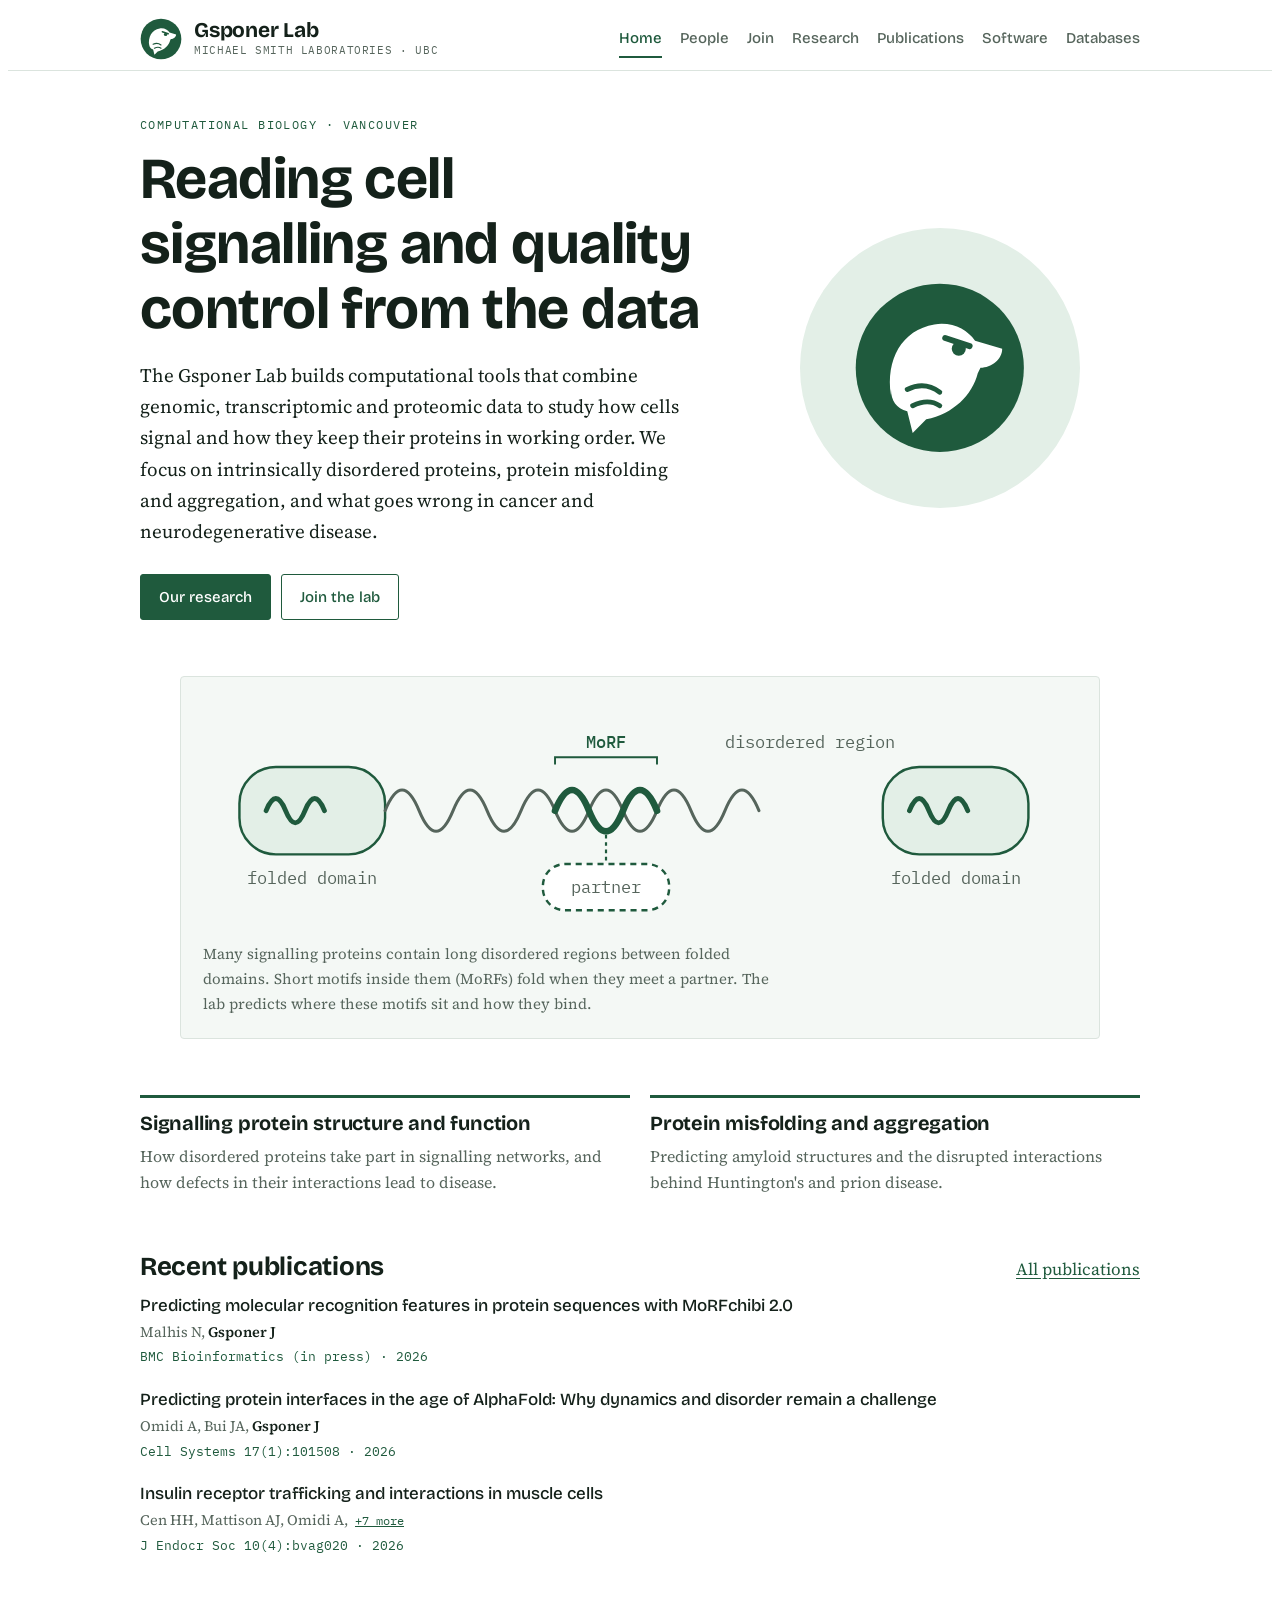
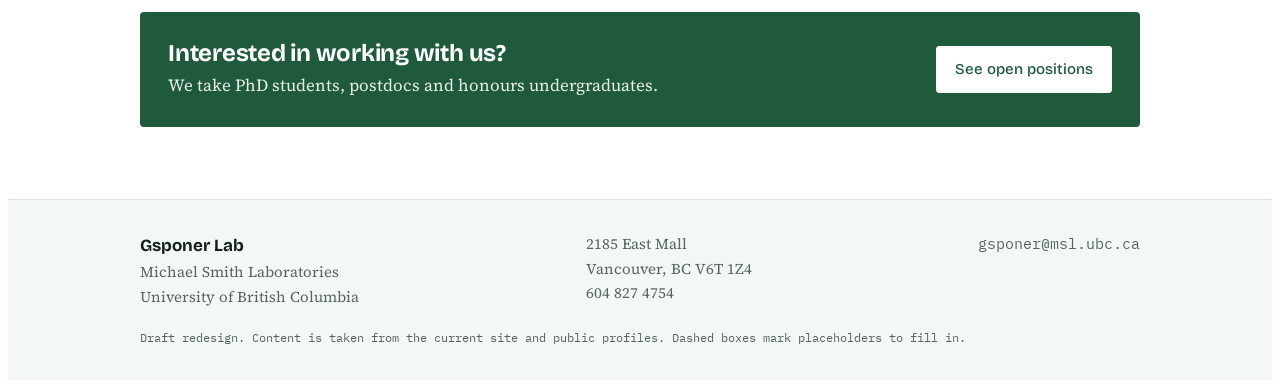
==== index.html @ 90f7c081 "Initial draft of redesigned lab website Co-Authored-By: Claude Sonnet 5.5 <noreply@anthropic.com>" ====
<!doctype html>
<html lang="en">
<head>
<meta charset="utf-8">
<meta name="viewport" content="width=device-width, initial-scale=1">
<title>Gsponer Lab</title>
<meta name="description" content="The Gsponer Lab at the Michael Smith Laboratories, University of British Columbia.">
<link rel="preconnect" href="https://fonts.googleapis.com">
<link rel="preconnect" href="https://fonts.gstatic.com" crossorigin>
<link rel="stylesheet" href="https://fonts.googleapis.com/css2?family=Bricolage+Grotesque:opsz,wght@12..96,500;12..96,700&family=IBM+Plex+Mono:wght@400;500&family=Source+Serif+4:ital,opsz,wght@0,8..60,400;0,8..60,600;1,8..60,400&display=swap">
<link rel="stylesheet" href="css/style.css">
</head>
<body>
<svg width="0" height="0" style="position:absolute" aria-hidden="true">
  <symbol id="logo" viewBox="0 0 64 64">
    <circle cx="32" cy="32" r="31" fill="var(--accent)"/>
    <path fill="#fff" d="M14 42C12 29 18 18 30 16c7-1 12 2 15 6l10 3c0 4-4 7-8 7l-1 2c-2 8-9 15-19 17l-5 5-2-8c-4-1-6-4-6-8z"/>
    <path fill="none" stroke="var(--accent)" stroke-width="1.8" stroke-linecap="round" d="M20 40c4-2 8-2 12 1M22 46c4-2 7-2 10 0"/>
    <circle cx="39" cy="25" r="2.6" fill="var(--accent)"/>
    <path stroke="var(--accent)" stroke-width="2.2" stroke-linecap="round" d="M34 21l9 3"/>
  </symbol>
</svg>

<header class="top">
  <div class="wrap">
    <a class="brand" href="#home" aria-label="Gsponer Lab home">
      <svg><use href="#logo"/></svg>
      <span><b>Gsponer Lab</b><small>MICHAEL SMITH LABORATORIES · UBC</small></span>
    </a>
    <nav id="nav" aria-label="Main">
      <a href="#home">Home</a>
      <a href="#people">People</a>
      <a href="#join">Join</a>
      <a href="#research">Research</a>
      <a href="#publications">Publications</a>
      <a href="#software">Software</a>
      <a href="#databases">Databases</a>
    </nav>
  </div>
</header>

<div class="fx" aria-hidden="false">
  <div class="eagle" aria-hidden="true">
    <svg viewBox="0 0 220 130">
      <g class="wing" style="animation-delay:.12s"><path d="M104 54C92 26 70 10 40 6c16 14 20 26 24 38 8-4 16-2 20 4 8-4 16 0 24 6z" fill="var(--eagle-wing2)" stroke="var(--eagle-line)" stroke-width="1.5" stroke-linejoin="round"/></g>
      <path d="M78 58L34 48l-4 12 4 12 44-4z" fill="#fff" stroke="var(--eagle-line)" stroke-width="1.5" stroke-linejoin="round"/>
      <ellipse cx="112" cy="62" rx="40" ry="16" fill="var(--eagle-body)" stroke="var(--eagle-line)" stroke-width="1.5"/>
      <path d="M104 76l-4 16M122 76l2 16" stroke="#e8b22e" stroke-width="3.2" stroke-linecap="round"/>
      <path d="M80 102q8-20 16 0t16 0t16 0t16 0t14 -2" fill="none" stroke="var(--accent)" stroke-width="9" stroke-linecap="round" stroke-linejoin="round"/>
      <path d="M80 102q8-20 16 0t16 0t16 0t16 0t14 -2" fill="none" stroke="#fff" stroke-opacity=".35" stroke-width="2.5" stroke-linecap="round" stroke-linejoin="round" transform="translate(0,-2)"/>
      <circle cx="80" cy="102" r="5.5" fill="var(--accent)"/><circle cx="174" cy="100" r="5.5" fill="var(--accent)"/>
      <path d="M138 62c6-4 10-8 12-14" stroke="var(--eagle-line)" stroke-width="0" fill="none"/>
      <circle cx="152" cy="50" r="15" fill="#fff" stroke="var(--eagle-line)" stroke-width="1.5"/>
      <path d="M163 46l20 8c-2 7-11 9-17 6l-2-5z" fill="#f2b632" stroke="var(--eagle-line)" stroke-width="1.5" stroke-linejoin="round"/>
      <circle cx="158" cy="47" r="3" fill="#222"/>
      <path d="M152 41l11 4" stroke="#222" stroke-width="2.6" stroke-linecap="round"/>
      <g class="wing"><path d="M112 56C100 26 78 8 46 4c16 14 20 26 24 38 8-4 16-2 20 4 8-4 18 0 26 8z" fill="var(--eagle-wing)" stroke="var(--eagle-line)" stroke-width="1.5" stroke-linejoin="round"/></g>
    </svg>
  </div>
  <button class="peek" id="peek" type="button" aria-label="Someone is waving from the edge of the page. Click to find them.">
    <svg viewBox="0 0 80 90">
      <defs><clipPath id="shirt"><path d="M8 90C8 68 24 60 40 60s32 8 32 30z"/></clipPath></defs>
      <path d="M8 90C8 68 24 60 40 60s32 8 32 30z" fill="#fff"/>
      <g clip-path="url(#shirt)" fill="#d63b2f"><rect x="0" y="63" width="80" height="5"/><rect x="0" y="73" width="80" height="5"/><rect x="0" y="83" width="80" height="7"/></g>
      <path d="M8 90C8 68 24 60 40 60s32 8 32 30" fill="none" stroke="#2a2a2a" stroke-width="1.6"/>
      <g class="arm"><path d="M16 74C10 68 8 60 12 52" fill="none" stroke="#d63b2f" stroke-width="7" stroke-linecap="round"/><circle cx="12" cy="49" r="5.5" fill="#f2c9a0" stroke="#2a2a2a" stroke-width="1.4"/></g>
      <circle cx="42" cy="41" r="18" fill="#f2c9a0" stroke="#2a2a2a" stroke-width="1.6"/>
      <path d="M24 38C24 16 60 16 60 38z" fill="#d63b2f" stroke="#2a2a2a" stroke-width="1.6"/>
      <path d="M24 31h36v5H24z" fill="#fff" stroke="#2a2a2a" stroke-width="1.2"/>
      <circle cx="42" cy="13" r="5" fill="#fff" stroke="#2a2a2a" stroke-width="1.4"/>
      <circle cx="35" cy="44" r="5" fill="none" stroke="#2a2a2a" stroke-width="1.6"/><circle cx="49" cy="44" r="5" fill="none" stroke="#2a2a2a" stroke-width="1.6"/><path d="M40 44h4" stroke="#2a2a2a" stroke-width="1.6"/>
      <path d="M36 53q6 5 12 0" fill="none" stroke="#2a2a2a" stroke-width="1.6" stroke-linecap="round"/>
    </svg>
  </button>
  <div class="found" id="found" role="status">You found him.</div>
</div>

<main class="wrap">

<!-- HOME -->
<section data-page="home">
  <div class="hero">
    <div>
      <div class="eyebrow">Computational biology · Vancouver</div>
      <h1>Reading cell signalling and quality control from the data</h1>
      <p class="lead">The Gsponer Lab builds computational tools that combine genomic, transcriptomic and proteomic data to study how cells signal and how they keep their proteins in working order. We focus on intrinsically disordered proteins, protein misfolding and aggregation, and what goes wrong in cancer and neurodegenerative disease.</p>
      <div class="btn-row"><a class="btn" href="#research">Our research</a><a class="btn ghost" href="#join">Join the lab</a></div>
    </div>
    <div class="hero-mark"><svg><use href="#logo"/></svg></div>
  </div>

  <figure class="figure">
    <div class="scroll">
      <svg viewBox="0 0 720 190" role="img" aria-label="Diagram of a protein with two folded domains joined by a disordered region, with a short binding motif folding onto a partner protein">
        <rect x="30" y="56" width="120" height="72" rx="30" fill="var(--accent-soft)" stroke="var(--accent)" stroke-width="2"/>
        <path d="M52 92q8-20 16 0t16 0t16 0" fill="none" stroke="var(--accent)" stroke-width="4" stroke-linecap="round"/>
        <rect x="560" y="56" width="120" height="72" rx="30" fill="var(--accent-soft)" stroke="var(--accent)" stroke-width="2"/>
        <path d="M582 92q8-20 16 0t16 0t16 0" fill="none" stroke="var(--accent)" stroke-width="4" stroke-linecap="round"/>
        <path d="M150 92q14-34 28 0t28 0t28 0t28 0t28 0t28 0t28 0t28 0t28 0t28 0t28 0" fill="none" stroke="var(--muted)" stroke-width="2.5" stroke-linecap="round"/>
        <path d="M290 92q14-34 28 0t28 0t28 0" fill="none" stroke="var(--accent)" stroke-width="5.5" stroke-linecap="round"/>
        <path d="M290 54v-6h84v6" fill="none" stroke="var(--accent)" stroke-width="1.6"/>
        <text class="svg-t hl" x="332" y="40" text-anchor="middle">MoRF</text>
        <rect x="280" y="136" width="104" height="38" rx="18" fill="var(--bg)" stroke="var(--accent)" stroke-width="2" stroke-dasharray="5 4"/>
        <text class="svg-t" x="332" y="160" text-anchor="middle">partner</text>
        <path d="M332 112v22" stroke="var(--accent)" stroke-width="1.8" stroke-dasharray="3 3"/>
        <text class="svg-t" x="90" y="152" text-anchor="middle">folded domain</text>
        <text class="svg-t" x="620" y="152" text-anchor="middle">folded domain</text>
        <text class="svg-t" x="500" y="40" text-anchor="middle">disordered region</text>
      </svg>
    </div>
    <figcaption>Many signalling proteins contain long disordered regions between folded domains. Short motifs inside them (MoRFs) fold when they meet a partner. The lab predicts where these motifs sit and how they bind.</figcaption>
  </figure>

  <div class="themes">
    <div class="theme"><h3>Signalling protein structure and function</h3><p>How disordered proteins take part in signalling networks, and how defects in their interactions lead to disease.</p></div>
    <div class="theme"><h3>Protein misfolding and aggregation</h3><p>Predicting amyloid structures and the disrupted interactions behind Huntington's and prion disease.</p></div>
  </div>

  <div class="latest">
    <div class="latest-head"><h2>Recent publications</h2><a href="#publications">All publications</a></div>
    <ul class="pubs" id="latest-pubs"></ul>
  </div>

  <div class="cta">
    <div><h2>Interested in working with us?</h2><p>We take PhD students, postdocs and honours undergraduates.</p></div>
    <a class="btn" href="#join">See open positions</a>
  </div>
</section>

<!-- PEOPLE -->
<section data-page="people" hidden>
  <div class="page-head"><div class="eyebrow">People</div><h1>The lab</h1><p>Computational chemists, computer scientists and biochemists working on disordered proteins and disease.</p></div>
  <div id="pi"></div>
  <div id="groups"></div>
</section>

<!-- JOIN -->
<section data-page="join" hidden>
  <div class="page-head"><div class="eyebrow">Join</div><h1>Join the lab</h1><p>We are looking for people who like combining biology, chemistry and computing.</p></div>
  <div class="block">
    <h2>Open positions</h2>
    <div class="pos"><h3>PhD and postdoctoral positions</h3><p>Fully supported by PrioNet Canada funding. Contact Dr. Jörg Gsponer with your CV and a short note on your interests.</p></div>
    <div class="pos"><h3>Undergraduate research honours in computational biomedical research</h3><p>Non-stipend positions for third and fourth-year students. Send your CV to Dr. Gsponer.</p></div>
  </div>
  <div class="block">
    <h2>Who should apply</h2>
    <div class="prose"><p>Undergraduate applicants should be studying biochemistry, biophysics, computer science or systems biology, and should have completed at least one year of coursework in computer science, computational chemistry or biochemistry.</p></div>
  </div>
  <div class="block">
    <h2>Contact</h2>
    <div class="contact">
      <b>Dr. Jörg Gsponer</b>
      <span class="mono">gsponer@msl.ubc.ca</span>
      <span>Michael Smith Laboratories, 2185 East Mall, Vancouver, BC V6T 1Z4</span>
      <span>604 827 4754</span>
    </div>
  </div>
</section>

<!-- RESEARCH -->
<section data-page="research" hidden>
  <div class="page-head"><div class="eyebrow">Research</div><h1>Research</h1><p>Advances in high-throughput biology produce large amounts of pan-omic data. We build the computational methods to turn that data into a systems-level picture of cellular processes.</p></div>

  <div class="area">
    <div><div class="num">Theme</div><h2>Signalling protein structure and function</h2></div>
    <div class="prose">
      <p>Intrinsically disordered proteins (IDPs) lack a stable three-dimensional structure on their own. They sit at the centre of signalling and regulatory cascades in eukaryotic cells, and defects in their interactions are linked to disease.</p>
      <p>We develop computational methods to:</p>
      <ul>
        <li>identify the structures of signalling protein complexes,</li>
        <li>assess how IDPs fit into signalling networks,</li>
        <li>determine the structural constraints on protein evolution and regulation.</li>
      </ul>
    </div>
  </div>
  <div class="area">
    <div><div class="num">Theme</div><h2>Protein misfolding and aggregation</h2></div>
    <div class="prose">
      <p>We study protein aggregation in neurodegenerative disease by computational means. This includes predicting the structures proteins adopt in amyloid fibrils.</p>
      <p>We also use high-throughput screening to understand how protein interactions are disrupted in diseases such as Huntington's and Creutzfeldt-Jakob disease, and which signalling pathways are affected.</p>
    </div>
  </div>

  <div class="block">
    <h2>Recent directions</h2>
    <div class="dirs">
      <div class="dir"><h3>Disorder and AlphaFold</h3><p>Testing how well AlphaFold-Multimer captures interactions and dynamics of disordered regions.</p><a href="https://www.pnas.org/doi/10.1073/pnas.2406407121" target="_blank" rel="noopener">PNAS 2024</a></div>
      <div class="dir"><h3>Phase separation</h3><p>Predicting which proteins enter biomolecular condensates, and benchmarking phase-separation predictors.</p><a href="https://academic.oup.com/nar/advance-article/doi/10.1093/nar/gkac279/6574678" target="_blank" rel="noopener">GraPES, NAR 2022</a></div>
      <div class="dir"><h3>Autoinhibition in cancer</h3><p>Mapping how cancer mutations alter protein autoinhibition across human cancers.</p><a href="https://www.sciencedirect.com/science/article/pii/S2405471224000309" target="_blank" rel="noopener">Cell Systems 2024</a></div>
      <div class="dir"><h3>Genetic modifiers</h3><p>A multi-layered network model that finds shared modifiers of neurodegeneration, including Akt1.</p><a href="https://www.embopress.org/doi/full/10.15252/msb.202311801" target="_blank" rel="noopener">Mol Syst Biol 2023</a></div>
    </div>
  </div>
</section>

<!-- PUBLICATIONS -->
<section data-page="publications" hidden>
  <div class="page-head"><div class="eyebrow">Publications</div><h1>Publications</h1><p>Selected recent papers, newest first. Gsponer is in bold.</p></div>
  <div class="pub-tools"><input id="pub-q" type="search" placeholder="Filter by title, author or journal" aria-label="Filter publications"><span class="count" id="pub-count"></span></div>
  <div id="pub-list"></div>
</section>

<!-- SOFTWARE -->
<section data-page="software" hidden>
  <div class="page-head"><div class="eyebrow">Software</div><h1>Software</h1><p>Predictors and analysis tools developed in the lab.</p></div>
  <div class="cards" id="sw-list"></div>
</section>

<!-- DATABASES -->
<section data-page="databases" hidden>
  <div class="page-head"><div class="eyebrow">Databases</div><h1>Databases</h1><p>Data resources built with our collaborators.</p></div>
  <div class="cards" id="db-list"></div>
</section>

</main>

<footer>
  <div class="wrap">
    <div><b>Gsponer Lab</b><br>Michael Smith Laboratories<br>University of British Columbia</div>
    <div>2185 East Mall<br>Vancouver, BC V6T 1Z4<br>604 827 4754</div>
    <div class="mono">gsponer@msl.ubc.ca</div>
    <div class="note">Draft redesign. Content is taken from the current site and public profiles. Dashed boxes mark placeholders to fill in.</div>
  </div>
</footer>
<script src="js/data.js"></script>
<script src="js/main.js"></script>
</body>
</html>
---- css/style.css ----
/* Layout: sticky top bar with logo and 7 page links; one centered column, pages swap in place. */
:root {
  --bg: #ffffff;
  --surface: #f4f8f5;
  --ink: #14211a;
  --muted: #56655c;
  --line: #dbe4de;
  --accent: #1f5a3d;
  --accent-ink: #ffffff;
  --accent-soft: #e3efe7;
  --eagle-body: #7a5535;
  --eagle-wing: #5a3e27;
  --eagle-wing2: #8b6746;
  --eagle-line: #2b2b2b;
  --font-display: "Bricolage Grotesque", "Helvetica Neue", Arial, sans-serif;
  --font-body: "Source Serif 4", Georgia, "Times New Roman", serif;
  --font-mono: "IBM Plex Mono", ui-monospace, Menlo, Consolas, monospace;
}
@media (prefers-color-scheme: dark) {
  :root:not([data-theme="light"]) {
    --bg: #0e1511; --surface: #151f19; --ink: #e7efe9; --muted: #9aaaa0; --line: #26352c;
    --accent: #5fb88a; --accent-ink: #0e1511; --accent-soft: #1b2c22;
    --eagle-body: #b58a5e; --eagle-wing: #8f6a47; --eagle-wing2: #6e5239; --eagle-line: #0b0f0d;
    color-scheme: dark;
  }
}
:root[data-theme="dark"] {
  --bg: #0e1511; --surface: #151f19; --ink: #e7efe9; --muted: #9aaaa0; --line: #26352c;
  --accent: #5fb88a; --accent-ink: #0e1511; --accent-soft: #1b2c22;
  --eagle-body: #b58a5e; --eagle-wing: #8f6a47; --eagle-wing2: #6e5239; --eagle-line: #0b0f0d;
  color-scheme: dark;
}
* { box-sizing: border-box; }
body { background: var(--bg); color: var(--ink); font-family: var(--font-body); font-size: 17px; line-height: 1.65; overflow-x: hidden; }
a { color: var(--accent); text-underline-offset: 3px; }
a:focus-visible, button:focus-visible, input:focus-visible { outline: 2px solid var(--accent); outline-offset: 3px; }
h1, h2, h3 { font-family: var(--font-display); line-height: 1.12; letter-spacing: -0.01em; margin: 0; text-wrap: balance; }
p { margin: 0; }
.wrap { max-width: 1040px; margin: 0 auto; padding-inline: 20px; }
.mono { font-family: var(--font-mono); }
.eyebrow { font-family: var(--font-mono); font-size: 12px; letter-spacing: 0.12em; text-transform: uppercase; color: var(--accent); }

/* header */
.top { position: sticky; top: env(safe-area-inset-top, 0px); z-index: 20; background: var(--bg); border-bottom: 1px solid var(--line); }
.top .wrap { display: flex; flex-wrap: wrap; align-items: center; justify-content: space-between; gap: 6px 24px; padding-block: 10px; }
.brand { display: flex; align-items: center; gap: 12px; text-decoration: none; color: var(--ink); }
.brand svg { width: 42px; height: 42px; flex: none; }
.brand b { font-family: var(--font-display); font-size: 21px; font-weight: 700; letter-spacing: -0.01em; display: block; line-height: 1.1; }
.brand small { font-family: var(--font-mono); font-size: 10.5px; color: var(--muted); letter-spacing: 0.06em; display: block; }
nav { display: flex; flex-wrap: wrap; gap: 2px 18px; }
nav a { font-family: var(--font-display); font-weight: 500; font-size: 15px; color: var(--muted); text-decoration: none; padding: 6px 0; border-bottom: 2px solid transparent; }
nav a:hover { color: var(--ink); }
nav a[aria-current="page"] { color: var(--accent); border-bottom-color: var(--accent); }

/* page frame */
main { padding-block: 44px 72px; }
.page-head { display: grid; gap: 10px; padding-bottom: 22px; margin-bottom: 34px; border-bottom: 1px solid var(--line); }
.page-head h1 { font-size: clamp(34px, 5vw, 48px); font-weight: 700; }
.page-head p { color: var(--muted); max-width: 62ch; }
.block + .block { margin-top: 48px; }
.block h2 { font-size: 26px; font-weight: 700; margin-bottom: 14px; }
.prose { max-width: 66ch; display: grid; gap: 14px; }
.btn { display: inline-block; font-family: var(--font-display); font-weight: 500; font-size: 15px; text-decoration: none; padding: 10px 18px; border-radius: 3px; border: 1px solid var(--accent); background: var(--accent); color: var(--accent-ink); }
.btn.ghost { background: transparent; color: var(--accent); }
.btn-row { display: flex; flex-wrap: wrap; gap: 10px; }

/* home */
.hero { display: grid; grid-template-columns: 1.4fr 1fr; gap: 40px; align-items: center; }
.hero h1 { font-size: clamp(36px, 5.6vw, 58px); font-weight: 700; margin: 12px 0 18px; }
.hero .lead { font-size: 19px; max-width: 58ch; margin-bottom: 26px; }
.hero-mark { justify-self: center; width: min(100%, 280px); aspect-ratio: 1; border-radius: 50%; background: var(--accent-soft); display: grid; place-items: center; }
.hero-mark svg { width: 62%; height: 62%; }
.figure { margin-top: 56px; border: 1px solid var(--line); background: var(--surface); border-radius: 4px; padding: 22px; }
.figure .scroll { overflow-x: auto; }
.figure svg { display: block; min-width: 600px; width: 100%; height: auto; }
.figure figcaption { margin-top: 12px; color: var(--muted); font-size: 15px; max-width: 72ch; }
.svg-t { font-family: var(--font-mono); font-size: 14px; fill: var(--muted); }
.svg-t.hl { fill: var(--accent); font-weight: 500; }
.themes { display: grid; grid-template-columns: repeat(auto-fit, minmax(280px, 1fr)); gap: 20px; margin-top: 56px; }
.theme { border-top: 3px solid var(--accent); padding-top: 14px; }
.theme h3 { font-size: 20px; margin-bottom: 8px; }
.theme p { color: var(--muted); font-size: 16px; }
.latest { margin-top: 56px; }
.latest-head { display: flex; justify-content: space-between; align-items: baseline; gap: 12px; flex-wrap: wrap; margin-bottom: 8px; }
.latest-head h2 { font-size: 26px; }
.cta { margin-top: 56px; background: var(--accent); color: var(--accent-ink); border-radius: 4px; padding: 28px; display: flex; flex-wrap: wrap; gap: 16px 28px; align-items: center; justify-content: space-between; }
.cta h2 { font-size: 24px; }
.cta p { opacity: 0.9; margin-top: 4px; }
.cta .btn { background: var(--accent-ink); color: var(--accent); border-color: var(--accent-ink); }

/* people */
.pi { display: grid; grid-template-columns: 200px 1fr; gap: 32px; align-items: start; padding-bottom: 40px; border-bottom: 1px solid var(--line); }
.photo { aspect-ratio: 1; width: 100%; border-radius: 50%; background: var(--accent-soft); border: 1.5px dashed var(--accent); display: grid; place-items: center; font-family: var(--font-display); font-weight: 700; font-size: 34px; color: var(--accent); overflow: hidden; position: relative; }
.photo img { width: 100%; height: 100%; object-fit: cover; }
.photo span.tag { position: absolute; bottom: 14%; font-family: var(--font-mono); font-size: 9.5px; font-weight: 400; letter-spacing: 0.1em; text-transform: uppercase; color: var(--muted); }
.pi .photo { font-size: 56px; }
.pi h2 { font-size: 32px; margin: 4px 0 4px; }
.role { font-family: var(--font-mono); font-size: 13px; color: var(--accent); }
.pi .prose { margin-top: 14px; }
.facts { margin-top: 16px; display: grid; grid-template-columns: max-content 1fr; gap: 4px 16px; font-size: 15px; }
.facts dt { font-family: var(--font-mono); font-size: 12px; color: var(--muted); padding-top: 2px; text-transform: uppercase; letter-spacing: 0.08em; }
.facts dd { margin: 0; }
.links { display: flex; flex-wrap: wrap; gap: 6px 18px; margin-top: 14px; font-family: var(--font-mono); font-size: 13px; }
.todo { border: 1px dashed var(--muted); color: var(--muted); padding: 0 6px; border-radius: 2px; }
.group { margin-top: 44px; }
.group > h2 { font-size: 15px; font-family: var(--font-mono); font-weight: 500; text-transform: uppercase; letter-spacing: 0.12em; color: var(--muted); margin-bottom: 16px; }
.grid { display: grid; grid-template-columns: repeat(auto-fill, minmax(290px, 1fr)); gap: 20px; }
.person { border: 1px solid var(--line); border-radius: 4px; padding: 20px; display: flex; flex-direction: column; gap: 10px; min-width: 0; }
.person .photo { width: 92px; font-size: 28px; }
.person h3 { font-size: 20px; }
.person p { font-size: 15.5px; color: var(--muted); }
.person .links { margin-top: auto; padding-top: 6px; overflow-wrap: anywhere; }

/* join */
.pos { border-left: 3px solid var(--accent); padding: 4px 0 4px 18px; display: grid; gap: 6px; }
.pos h3 { font-size: 20px; }
.pos + .pos { margin-top: 24px; }
.pos p { color: var(--muted); }
.contact { background: var(--surface); border: 1px solid var(--line); border-radius: 4px; padding: 22px; display: grid; gap: 4px; }
.contact b { font-family: var(--font-display); font-size: 18px; }

/* research */
.area { display: grid; grid-template-columns: 220px 1fr; gap: 12px 32px; padding-block: 28px; border-top: 1px solid var(--line); }
.area:first-of-type { border-top: 0; padding-top: 0; }
.area h2 { font-size: 24px; }
.area ul { margin: 12px 0 0; padding-left: 20px; display: grid; gap: 4px; color: var(--muted); }
.area .num { font-family: var(--font-mono); font-size: 12px; color: var(--accent); letter-spacing: 0.1em; text-transform: uppercase; }
.dirs { display: grid; grid-template-columns: repeat(auto-fit, minmax(240px, 1fr)); gap: 20px; margin-top: 16px; }
.dir { border: 1px solid var(--line); border-radius: 4px; padding: 18px; display: grid; gap: 6px; align-content: start; }
.dir h3 { font-size: 18px; }
.dir p { font-size: 15.5px; color: var(--muted); }
.dir a { font-family: var(--font-mono); font-size: 12.5px; }

/* publications */
.pub-tools { display: flex; flex-wrap: wrap; gap: 12px; align-items: center; margin-bottom: 28px; }
.pub-tools input { font: inherit; font-family: var(--font-display); font-size: 15px; padding: 9px 12px; border: 1px solid var(--line); border-radius: 3px; background: var(--bg); color: var(--ink); width: min(100%, 360px); }
.pub-tools .count { font-family: var(--font-mono); font-size: 12.5px; color: var(--muted); }
.year { display: grid; grid-template-columns: 76px 1fr; gap: 6px 20px; padding-block: 18px; border-top: 1px solid var(--line); }
.year > h2 { font-family: var(--font-mono); font-size: 15px; font-weight: 500; color: var(--accent); padding-top: 3px; }
.pubs { list-style: none; margin: 0; padding: 0; display: grid; gap: 18px; min-width: 0; }
.pub { min-width: 0; }
.pub .t { font-family: var(--font-display); font-weight: 500; font-size: 17px; line-height: 1.3; color: var(--ink); text-decoration: none; }
.pub a.t:hover { color: var(--accent); text-decoration: underline; }
.pub .au { font-size: 14.5px; color: var(--muted); line-height: 1.5; margin-top: 3px; }
.pub .au b { color: var(--ink); font-weight: 600; }
.pub .j { font-family: var(--font-mono); font-size: 12.5px; color: var(--accent); margin-top: 3px; }
.pub .rest[hidden] { display: none; }
.pub .more { font: inherit; font-family: var(--font-mono); font-size: 12px; background: none; border: 0; color: var(--accent); cursor: pointer; padding: 0 0 0 4px; text-decoration: underline; }
.empty { color: var(--muted); padding: 20px 0; }

/* software + databases */
.cards { display: grid; grid-template-columns: repeat(auto-fill, minmax(300px, 1fr)); gap: 20px; }
.card { border: 1px solid var(--line); border-radius: 4px; padding: 20px; display: flex; flex-direction: column; gap: 8px; min-width: 0; }
.card h3 { font-size: 21px; display: flex; flex-wrap: wrap; align-items: baseline; gap: 8px; }
.card p { color: var(--muted); font-size: 15.5px; }
.card .links { margin-top: auto; padding-top: 8px; }
.pill { font-family: var(--font-mono); font-size: 10.5px; letter-spacing: 0.08em; text-transform: uppercase; border: 1px solid var(--muted); color: var(--muted); padding: 1px 7px; border-radius: 99px; font-weight: 400; }

/* footer */
footer { border-top: 1px solid var(--line); background: var(--surface); }
footer .wrap { display: flex; flex-wrap: wrap; gap: 20px 48px; justify-content: space-between; padding-block: 32px; font-size: 15px; color: var(--muted); }
footer b { font-family: var(--font-display); color: var(--ink); font-size: 17px; }
footer .note { flex-basis: 100%; font-family: var(--font-mono); font-size: 11.5px; }

/* eagle + seeker (home only) */
.fx { display: none; }
body[data-page="home"] .fx { display: block; }
.eagle { position: fixed; top: 96px; left: 0; width: 210px; pointer-events: none; z-index: 15; animation: fly 28s linear 1.2s infinite both; }
.eagle svg { display: block; width: 100%; height: auto; animation: bob 1.5s ease-in-out infinite; }
.wing { animation: flap 0.8s ease-in-out infinite; transform-origin: 108px 56px; }
@keyframes fly { 0% { transform: translateX(-260px); } 58%, 100% { transform: translateX(calc(100vw + 40px)); } }
@keyframes bob { 50% { transform: translateY(-9px); } }
@keyframes flap { 0%, 100% { transform: scaleY(1); } 50% { transform: scaleY(-0.55); } }
.peek { position: fixed; right: 0; bottom: 22vh; width: 88px; z-index: 15; background: none; border: 0; padding: 0; cursor: pointer; transform: translateX(105%); animation: peek 22s ease-in-out 5s infinite both; }
.peek svg { display: block; width: 100%; height: auto; }
.arm { transform-origin: 18px 62px; animation: wave 0.5s ease-in-out infinite alternate; }
@keyframes peek { 0%, 44% { transform: translateX(105%); } 50%, 66% { transform: translateX(18%); } 72%, 100% { transform: translateX(105%); } }
@keyframes wave { from { transform: rotate(-12deg); } to { transform: rotate(14deg); } }
.found { position: fixed; left: 50%; bottom: calc(24px + env(safe-area-inset-bottom, 0px)); transform: translate(-50%, 20px); opacity: 0; background: var(--ink); color: var(--bg); font-family: var(--font-display); padding: 10px 18px; border-radius: 3px; z-index: 30; pointer-events: none; transition: opacity 0.25s, transform 0.25s; }
.found.on { opacity: 1; transform: translate(-50%, 0); }
@media (prefers-reduced-motion: reduce) {
  .eagle { animation: none; left: auto; right: 24px; }
  .eagle svg, .wing, .arm { animation: none; }
  .peek { animation: none; transform: translateX(30%); }
}

@media (max-width: 760px) {
  main { padding-block: 32px 56px; }
  .hero, .pi, .area { grid-template-columns: 1fr; }
  .hero-mark { width: 150px; justify-self: start; order: -1; }
  .pi .photo { width: 140px; }
  .year { grid-template-columns: 1fr; gap: 0; }
  .eagle { width: 150px; top: 120px; }
  .peek { width: 68px; }
  .figure { padding: 14px; }
}
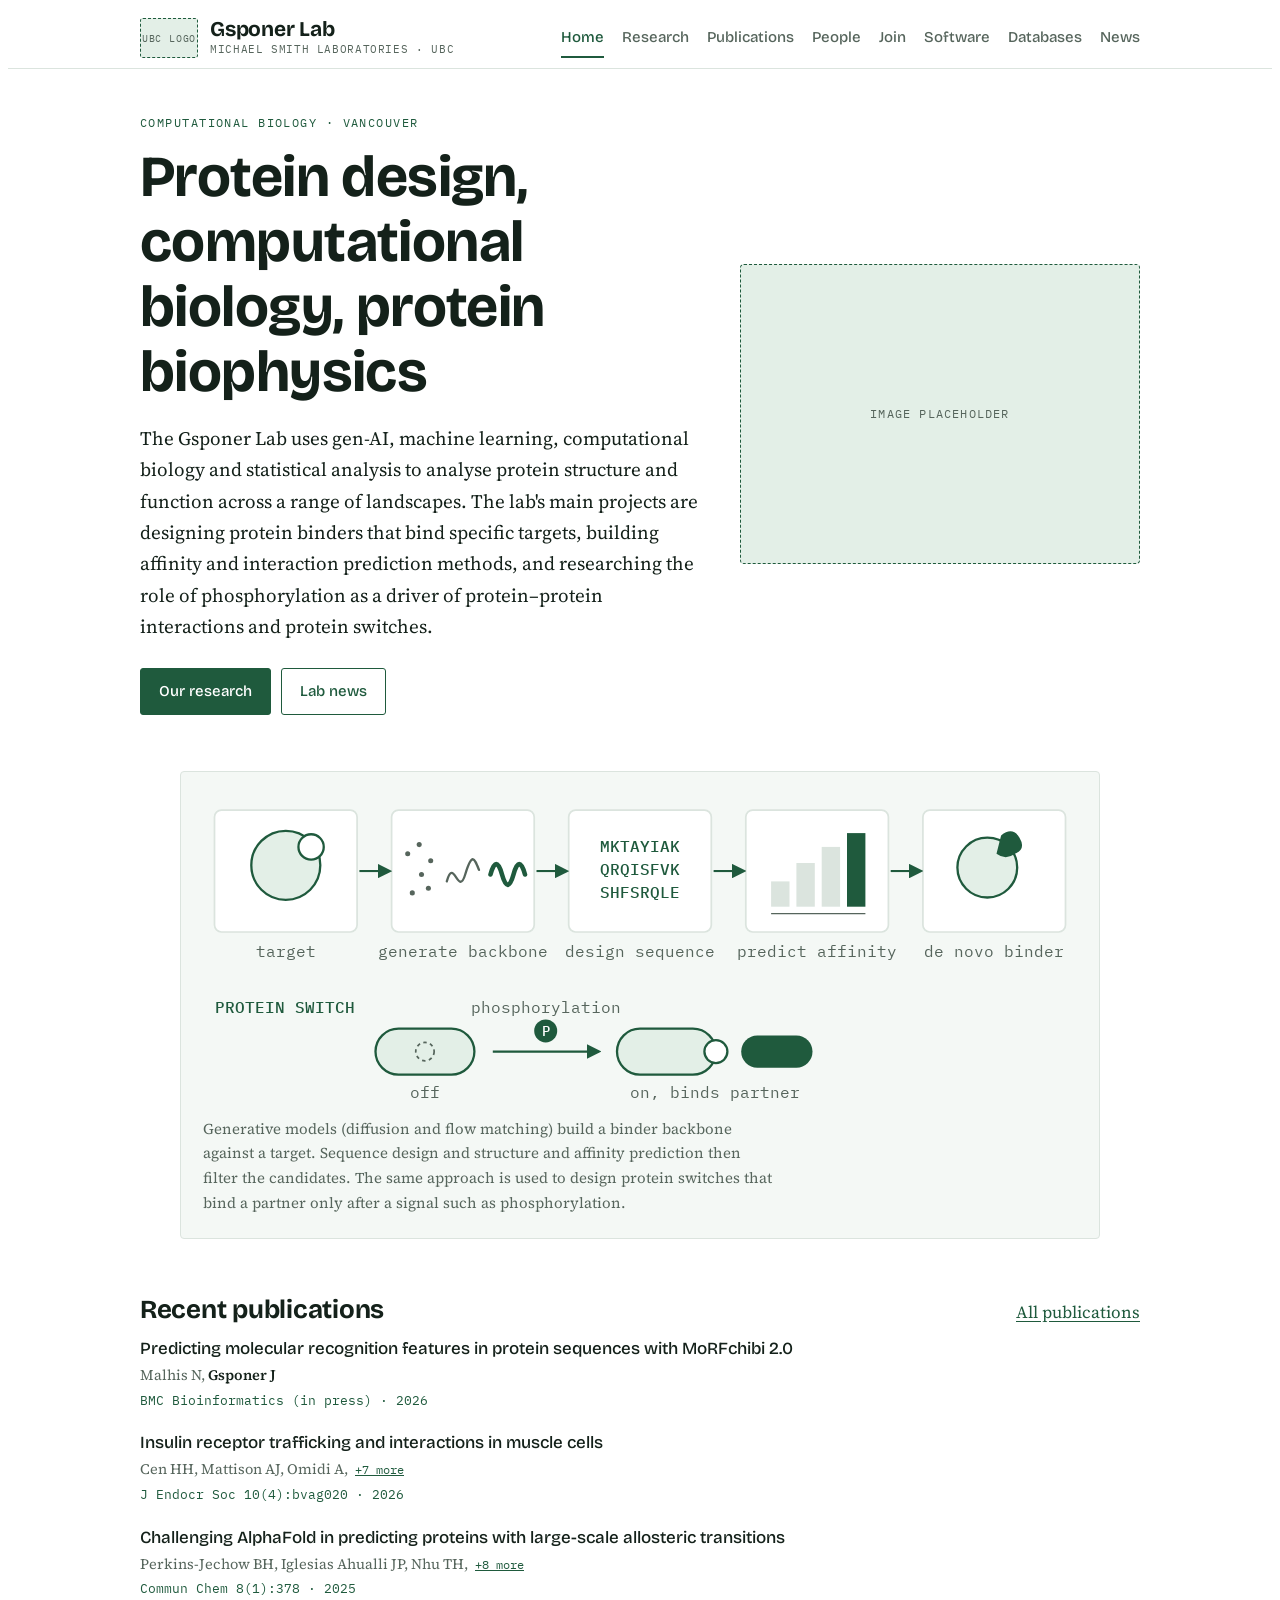
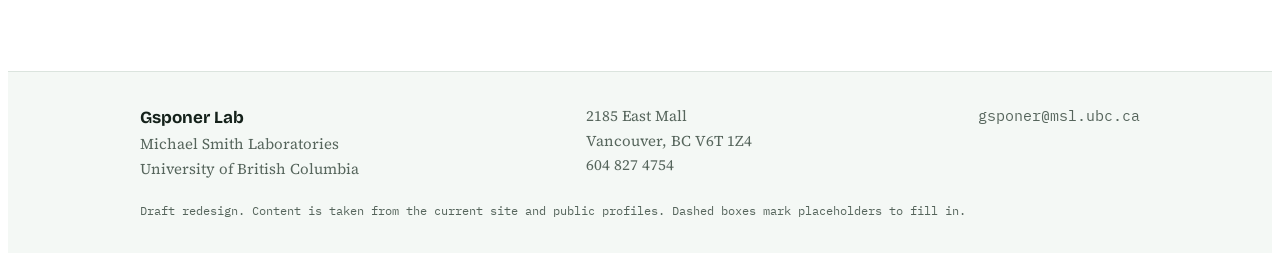
==== commit cac7d641: "Update home and research pages, add news page, reorder nav Co-Authored-By: Claude Sonnet 5.5 <norepl" ====
--- a/index.html
+++ b/index.html
@@ -11,30 +11,21 @@
 <link rel="stylesheet" href="css/style.css">
 </head>
 <body>
-<svg width="0" height="0" style="position:absolute" aria-hidden="true">
-  <symbol id="logo" viewBox="0 0 64 64">
-    <circle cx="32" cy="32" r="31" fill="var(--accent)"/>
-    <path fill="#fff" d="M14 42C12 29 18 18 30 16c7-1 12 2 15 6l10 3c0 4-4 7-8 7l-1 2c-2 8-9 15-19 17l-5 5-2-8c-4-1-6-4-6-8z"/>
-    <path fill="none" stroke="var(--accent)" stroke-width="1.8" stroke-linecap="round" d="M20 40c4-2 8-2 12 1M22 46c4-2 7-2 10 0"/>
-    <circle cx="39" cy="25" r="2.6" fill="var(--accent)"/>
-    <path stroke="var(--accent)" stroke-width="2.2" stroke-linecap="round" d="M34 21l9 3"/>
-  </symbol>
-</svg>
-
 <header class="top">
   <div class="wrap">
     <a class="brand" href="#home" aria-label="Gsponer Lab home">
-      <svg><use href="#logo"/></svg>
+      <span class="ubc-logo" role="img" aria-label="UBC logo placeholder">UBC logo</span>
       <span><b>Gsponer Lab</b><small>MICHAEL SMITH LABORATORIES · UBC</small></span>
     </a>
     <nav id="nav" aria-label="Main">
       <a href="#home">Home</a>
+      <a href="#research">Research</a>
+      <a href="#publications">Publications</a>
       <a href="#people">People</a>
       <a href="#join">Join</a>
-      <a href="#research">Research</a>
-      <a href="#publications">Publications</a>
       <a href="#software">Software</a>
       <a href="#databases">Databases</a>
+      <a href="#news">News</a>
     </nav>
   </div>
 </header>
@@ -82,49 +73,57 @@
   <div class="hero">
     <div>
       <div class="eyebrow">Computational biology · Vancouver</div>
-      <h1>Reading cell signalling and quality control from the data</h1>
-      <p class="lead">The Gsponer Lab builds computational tools that combine genomic, transcriptomic and proteomic data to study how cells signal and how they keep their proteins in working order. We focus on intrinsically disordered proteins, protein misfolding and aggregation, and what goes wrong in cancer and neurodegenerative disease.</p>
-      <div class="btn-row"><a class="btn" href="#research">Our research</a><a class="btn ghost" href="#join">Join the lab</a></div>
-    </div>
-    <div class="hero-mark"><svg><use href="#logo"/></svg></div>
+      <h1>Protein design, computational biology, protein biophysics</h1>
+      <p class="lead">The Gsponer Lab uses gen-AI, machine learning, computational biology and statistical analysis to analyse protein structure and function across a range of landscapes. The lab's main projects are designing protein binders that bind specific targets, building affinity and interaction prediction methods, and researching the role of phosphorylation as a driver of protein–protein interactions and protein switches.</p>
+      <div class="btn-row"><a class="btn" href="#research">Our research</a><a class="btn ghost" href="#news">Lab news</a></div>
+    </div>
+    <div class="hero-img" role="img" aria-label="Image placeholder"><span>Image placeholder</span></div>
   </div>
 
   <figure class="figure">
     <div class="scroll">
-      <svg viewBox="0 0 720 190" role="img" aria-label="Diagram of a protein with two folded domains joined by a disordered region, with a short binding motif folding onto a partner protein">
-        <rect x="30" y="56" width="120" height="72" rx="30" fill="var(--accent-soft)" stroke="var(--accent)" stroke-width="2"/>
-        <path d="M52 92q8-20 16 0t16 0t16 0" fill="none" stroke="var(--accent)" stroke-width="4" stroke-linecap="round"/>
-        <rect x="560" y="56" width="120" height="72" rx="30" fill="var(--accent-soft)" stroke="var(--accent)" stroke-width="2"/>
-        <path d="M582 92q8-20 16 0t16 0t16 0" fill="none" stroke="var(--accent)" stroke-width="4" stroke-linecap="round"/>
-        <path d="M150 92q14-34 28 0t28 0t28 0t28 0t28 0t28 0t28 0t28 0t28 0t28 0t28 0" fill="none" stroke="var(--muted)" stroke-width="2.5" stroke-linecap="round"/>
-        <path d="M290 92q14-34 28 0t28 0t28 0" fill="none" stroke="var(--accent)" stroke-width="5.5" stroke-linecap="round"/>
-        <path d="M290 54v-6h84v6" fill="none" stroke="var(--accent)" stroke-width="1.6"/>
-        <text class="svg-t hl" x="332" y="40" text-anchor="middle">MoRF</text>
-        <rect x="280" y="136" width="104" height="38" rx="18" fill="var(--bg)" stroke="var(--accent)" stroke-width="2" stroke-dasharray="5 4"/>
-        <text class="svg-t" x="332" y="160" text-anchor="middle">partner</text>
-        <path d="M332 112v22" stroke="var(--accent)" stroke-width="1.8" stroke-dasharray="3 3"/>
-        <text class="svg-t" x="90" y="152" text-anchor="middle">folded domain</text>
-        <text class="svg-t" x="620" y="152" text-anchor="middle">folded domain</text>
-        <text class="svg-t" x="500" y="40" text-anchor="middle">disordered region</text>
+      <svg viewBox="0 0 760 270" role="img" aria-label="Protein design process: a target protein goes into a generative model that builds a binder backbone, then sequence design, then affinity prediction, giving a designed binder. Below, a protein switch turns on after phosphorylation and binds a partner.">
+        <defs><marker id="ah" viewBox="0 0 10 10" refX="8" refY="5" markerWidth="7" markerHeight="7" orient="auto"><path d="M0 0L10 5L0 10z" fill="var(--accent)"/></marker></defs>
+        <g fill="var(--bg)" stroke="var(--line)" stroke-width="1.5">
+          <rect x="10" y="14" width="124" height="106" rx="6"/><rect x="164" y="14" width="124" height="106" rx="6"/><rect x="318" y="14" width="124" height="106" rx="6"/><rect x="472" y="14" width="124" height="106" rx="6"/><rect x="626" y="14" width="124" height="106" rx="6"/>
+        </g>
+        <g stroke="var(--accent)" stroke-width="1.8" marker-end="url(#ah)"><path d="M136 67h26"/><path d="M290 67h26"/><path d="M444 67h26"/><path d="M598 67h26"/></g>
+        <!-- 1 target -->
+        <circle cx="72" cy="62" r="30" fill="var(--accent-soft)" stroke="var(--accent)" stroke-width="2"/>
+        <circle cx="94" cy="46" r="11" fill="var(--bg)" stroke="var(--accent)" stroke-width="2"/>
+        <!-- 2 generate: noise, scribble, helix -->
+        <g fill="var(--muted)"><circle cx="178" cy="52" r="2.2"/><circle cx="190" cy="70" r="2.2"/><circle cx="182" cy="86" r="2.2"/><circle cx="198" cy="58" r="2.2"/><circle cx="196" cy="82" r="2.2"/><circle cx="188" cy="44" r="2.2"/></g>
+        <path d="M212 76c6-22 10 14 16-6s8-14 12-4" fill="none" stroke="var(--muted)" stroke-width="2" stroke-linecap="round"/>
+        <path d="M250 70q5-18 10 0t10 0t10 0" fill="none" stroke="var(--accent)" stroke-width="4" stroke-linecap="round"/>
+        <!-- 3 sequence -->
+        <text class="svg-t hl" x="380" y="50" text-anchor="middle">MKTAYIAK</text><text class="svg-t hl" x="380" y="70" text-anchor="middle">QRQISFVK</text><text class="svg-t hl" x="380" y="90" text-anchor="middle">SHFSRQLE</text>
+        <!-- 4 predict -->
+        <g fill="var(--line)"><rect x="494" y="76" width="16" height="22"/><rect x="516" y="60" width="16" height="38"/><rect x="538" y="46" width="16" height="52"/></g><rect x="560" y="34" width="16" height="64" fill="var(--accent)"/>
+        <path d="M494 104h82" stroke="var(--muted)" stroke-width="1.2"/>
+        <!-- 5 binder docked -->
+        <circle cx="682" cy="64" r="26" fill="var(--accent-soft)" stroke="var(--accent)" stroke-width="2"/>
+        <path d="M694 36q10-8 16 2t-4 14q-8 6-16 0z" fill="var(--accent)"/>
+        <g class="svg-t" text-anchor="middle"><text x="72" y="142">target</text><text x="226" y="142">generate backbone</text><text x="380" y="142">design sequence</text><text x="534" y="142">predict affinity</text><text x="688" y="142">de novo binder</text></g>
+        <text class="svg-t hl" x="10" y="190">PROTEIN SWITCH</text>
+        <rect x="150" y="204" width="86" height="40" rx="20" fill="var(--accent-soft)" stroke="var(--accent)" stroke-width="2"/>
+        <circle cx="193" cy="224" r="8" fill="none" stroke="var(--muted)" stroke-width="1.5" stroke-dasharray="3 3"/>
+        <path d="M252 224h92" stroke="var(--accent)" stroke-width="1.8" marker-end="url(#ah)"/>
+        <circle cx="298" cy="206" r="10" fill="var(--accent)"/><text x="298" y="210.5" text-anchor="middle" font-family="var(--font-mono)" font-size="12" font-weight="500" fill="var(--accent-ink)">P</text>
+        <rect x="360" y="204" width="86" height="40" rx="20" fill="var(--accent-soft)" stroke="var(--accent)" stroke-width="2"/>
+        <circle cx="446" cy="224" r="10" fill="var(--bg)" stroke="var(--accent)" stroke-width="2"/>
+        <rect x="468" y="210" width="62" height="28" rx="14" fill="var(--accent)"/>
+        <g class="svg-t"><text x="193" y="264" text-anchor="middle">off</text><text x="298" y="190" text-anchor="middle">phosphorylation</text><text x="445" y="264" text-anchor="middle">on, binds partner</text></g>
       </svg>
     </div>
-    <figcaption>Many signalling proteins contain long disordered regions between folded domains. Short motifs inside them (MoRFs) fold when they meet a partner. The lab predicts where these motifs sit and how they bind.</figcaption>
+    <figcaption>Generative models (diffusion and flow matching) build a binder backbone against a target. Sequence design and structure and affinity prediction then filter the candidates. The same approach is used to design protein switches that bind a partner only after a signal such as phosphorylation.</figcaption>
   </figure>
 
-  <div class="themes">
-    <div class="theme"><h3>Signalling protein structure and function</h3><p>How disordered proteins take part in signalling networks, and how defects in their interactions lead to disease.</p></div>
-    <div class="theme"><h3>Protein misfolding and aggregation</h3><p>Predicting amyloid structures and the disrupted interactions behind Huntington's and prion disease.</p></div>
-  </div>
 
   <div class="latest">
     <div class="latest-head"><h2>Recent publications</h2><a href="#publications">All publications</a></div>
     <ul class="pubs" id="latest-pubs"></ul>
   </div>
 
-  <div class="cta">
-    <div><h2>Interested in working with us?</h2><p>We take PhD students, postdocs and honours undergraduates.</p></div>
-    <a class="btn" href="#join">See open positions</a>
-  </div>
 </section>
 
 <!-- PEOPLE -->
@@ -159,35 +158,34 @@
 
 <!-- RESEARCH -->
 <section data-page="research" hidden>
-  <div class="page-head"><div class="eyebrow">Research</div><h1>Research</h1><p>Advances in high-throughput biology produce large amounts of pan-omic data. We build the computational methods to turn that data into a systems-level picture of cellular processes.</p></div>
+  <div class="page-head"><div class="eyebrow">Research</div><h1>Research</h1><p>We use gen-AI, machine learning, computational biology and statistical analysis to analyse protein structure and function.</p></div>
 
   <div class="area">
-    <div><div class="num">Theme</div><h2>Signalling protein structure and function</h2></div>
+    <div><div class="num">Project</div><h2>Protein binder design</h2></div>
     <div class="prose">
-      <p>Intrinsically disordered proteins (IDPs) lack a stable three-dimensional structure on their own. They sit at the centre of signalling and regulatory cascades in eukaryotic cells, and defects in their interactions are linked to disease.</p>
-      <p>We develop computational methods to:</p>
-      <ul>
-        <li>identify the structures of signalling protein complexes,</li>
-        <li>assess how IDPs fit into signalling networks,</li>
-        <li>determine the structural constraints on protein evolution and regulation.</li>
-      </ul>
+      <p>We design proteins that bind specific targets. Generative models, including diffusion and flow matching, build a binder backbone against a target. Sequence design and structure and affinity prediction then filter the candidates.</p>
     </div>
   </div>
   <div class="area">
-    <div><div class="num">Theme</div><h2>Protein misfolding and aggregation</h2></div>
+    <div><div class="num">Project</div><h2>Affinity and interaction prediction</h2></div>
     <div class="prose">
-      <p>We study protein aggregation in neurodegenerative disease by computational means. This includes predicting the structures proteins adopt in amyloid fibrils.</p>
-      <p>We also use high-throughput screening to understand how protein interactions are disrupted in diseases such as Huntington's and Creutzfeldt-Jakob disease, and which signalling pathways are affected.</p>
-    </div>
-  </div>
-
-  <div class="block">
-    <h2>Recent directions</h2>
+      <p>We build methods that predict whether two proteins interact, how strongly, and through which interface. This includes interfaces that involve disordered regions and conformational change, where current structure predictors struggle.</p>
+    </div>
+  </div>
+  <div class="area">
+    <div><div class="num">Project</div><h2>Phosphorylation, interactions and protein switches</h2></div>
+    <div class="prose">
+      <p>We study how phosphorylation drives protein–protein interactions and acts as a switch that turns binding on or off, and we use that understanding to design protein switches.</p>
+    </div>
+  </div>
+
+  <div class="block">
+    <h2>Related papers</h2>
     <div class="dirs">
       <div class="dir"><h3>Disorder and AlphaFold</h3><p>Testing how well AlphaFold-Multimer captures interactions and dynamics of disordered regions.</p><a href="https://www.pnas.org/doi/10.1073/pnas.2406407121" target="_blank" rel="noopener">PNAS 2024</a></div>
-      <div class="dir"><h3>Phase separation</h3><p>Predicting which proteins enter biomolecular condensates, and benchmarking phase-separation predictors.</p><a href="https://academic.oup.com/nar/advance-article/doi/10.1093/nar/gkac279/6574678" target="_blank" rel="noopener">GraPES, NAR 2022</a></div>
-      <div class="dir"><h3>Autoinhibition in cancer</h3><p>Mapping how cancer mutations alter protein autoinhibition across human cancers.</p><a href="https://www.sciencedirect.com/science/article/pii/S2405471224000309" target="_blank" rel="noopener">Cell Systems 2024</a></div>
-      <div class="dir"><h3>Genetic modifiers</h3><p>A multi-layered network model that finds shared modifiers of neurodegeneration, including Akt1.</p><a href="https://www.embopress.org/doi/full/10.15252/msb.202311801" target="_blank" rel="noopener">Mol Syst Biol 2023</a></div>
+      <div class="dir"><h3>Predicting protein interfaces</h3><p>Why dynamics and disorder remain a challenge for interface prediction in the age of AlphaFold.</p><a href="https://www.cell.com/cell-systems/abstract/S2405-4712(25)00341-2" target="_blank" rel="noopener">Cell Systems 2026</a></div>
+      <div class="dir"><h3>Allosteric transitions</h3><p>Testing AlphaFold on proteins with large-scale allosteric transitions.</p><a href="https://www.nature.com/articles/s42004-025-01763-0" target="_blank" rel="noopener">Communications Chemistry 2025</a></div>
+      <div class="dir"><h3>Binding regions in disordered proteins</h3><p>MoRFchibi 2.0 predicts molecular recognition features, the short binding motifs inside disordered regions.</p><a href="https://link.springer.com/article/10.1186/s12859-026-06532-x" target="_blank" rel="noopener">BMC Bioinformatics 2026</a></div>
     </div>
   </div>
 </section>
@@ -209,6 +207,12 @@
 <section data-page="databases" hidden>
   <div class="page-head"><div class="eyebrow">Databases</div><h1>Databases</h1><p>Data resources built with our collaborators.</p></div>
   <div class="cards" id="db-list"></div>
+</section>
+
+<!-- NEWS -->
+<section data-page="news" hidden>
+  <div class="page-head"><div class="eyebrow">News</div><h1>Lab news</h1><p>Papers, awards and updates from the lab.</p></div>
+  <div id="news-list"></div>
 </section>
 
 </main>
--- a/css/style.css
+++ b/css/style.css
@@ -44,9 +44,9 @@
 .top { position: sticky; top: env(safe-area-inset-top, 0px); z-index: 20; background: var(--bg); border-bottom: 1px solid var(--line); }
 .top .wrap { display: flex; flex-wrap: wrap; align-items: center; justify-content: space-between; gap: 6px 24px; padding-block: 10px; }
 .brand { display: flex; align-items: center; gap: 12px; text-decoration: none; color: var(--ink); }
-.brand svg { width: 42px; height: 42px; flex: none; }
 .brand b { font-family: var(--font-display); font-size: 21px; font-weight: 700; letter-spacing: -0.01em; display: block; line-height: 1.1; }
 .brand small { font-family: var(--font-mono); font-size: 10.5px; color: var(--muted); letter-spacing: 0.06em; display: block; }
+.ubc-logo { flex: none; width: 58px; height: 40px; display: grid; place-items: center; border: 1.5px dashed var(--accent); border-radius: 3px; background: var(--accent-soft); font-family: var(--font-mono); font-size: 9.5px; letter-spacing: 0.08em; text-transform: uppercase; color: var(--muted); text-align: center; line-height: 1.2; }
 nav { display: flex; flex-wrap: wrap; gap: 2px 18px; }
 nav a { font-family: var(--font-display); font-weight: 500; font-size: 15px; color: var(--muted); text-decoration: none; padding: 6px 0; border-bottom: 2px solid transparent; }
 nav a:hover { color: var(--ink); }
@@ -68,25 +68,17 @@
 .hero { display: grid; grid-template-columns: 1.4fr 1fr; gap: 40px; align-items: center; }
 .hero h1 { font-size: clamp(36px, 5.6vw, 58px); font-weight: 700; margin: 12px 0 18px; }
 .hero .lead { font-size: 19px; max-width: 58ch; margin-bottom: 26px; }
-.hero-mark { justify-self: center; width: min(100%, 280px); aspect-ratio: 1; border-radius: 50%; background: var(--accent-soft); display: grid; place-items: center; }
-.hero-mark svg { width: 62%; height: 62%; }
+.hero-img { justify-self: stretch; width: 100%; aspect-ratio: 4 / 3; border: 1.5px dashed var(--accent); border-radius: 4px; background: var(--accent-soft); display: grid; place-items: center; }
+.hero-img span { font-family: var(--font-mono); font-size: 12px; letter-spacing: 0.1em; text-transform: uppercase; color: var(--muted); }
 .figure { margin-top: 56px; border: 1px solid var(--line); background: var(--surface); border-radius: 4px; padding: 22px; }
 .figure .scroll { overflow-x: auto; }
 .figure svg { display: block; min-width: 600px; width: 100%; height: auto; }
 .figure figcaption { margin-top: 12px; color: var(--muted); font-size: 15px; max-width: 72ch; }
 .svg-t { font-family: var(--font-mono); font-size: 14px; fill: var(--muted); }
 .svg-t.hl { fill: var(--accent); font-weight: 500; }
-.themes { display: grid; grid-template-columns: repeat(auto-fit, minmax(280px, 1fr)); gap: 20px; margin-top: 56px; }
-.theme { border-top: 3px solid var(--accent); padding-top: 14px; }
-.theme h3 { font-size: 20px; margin-bottom: 8px; }
-.theme p { color: var(--muted); font-size: 16px; }
 .latest { margin-top: 56px; }
 .latest-head { display: flex; justify-content: space-between; align-items: baseline; gap: 12px; flex-wrap: wrap; margin-bottom: 8px; }
 .latest-head h2 { font-size: 26px; }
-.cta { margin-top: 56px; background: var(--accent); color: var(--accent-ink); border-radius: 4px; padding: 28px; display: flex; flex-wrap: wrap; gap: 16px 28px; align-items: center; justify-content: space-between; }
-.cta h2 { font-size: 24px; }
-.cta p { opacity: 0.9; margin-top: 4px; }
-.cta .btn { background: var(--accent-ink); color: var(--accent); border-color: var(--accent-ink); }
 
 /* people */
 .pi { display: grid; grid-template-columns: 200px 1fr; gap: 32px; align-items: start; padding-bottom: 40px; border-bottom: 1px solid var(--line); }
@@ -187,7 +179,7 @@
 @media (max-width: 760px) {
   main { padding-block: 32px 56px; }
   .hero, .pi, .area { grid-template-columns: 1fr; }
-  .hero-mark { width: 150px; justify-self: start; order: -1; }
+  .hero-img { order: -1; }
   .pi .photo { width: 140px; }
   .year { grid-template-columns: 1fr; gap: 0; }
   .eagle { width: 150px; top: 120px; }
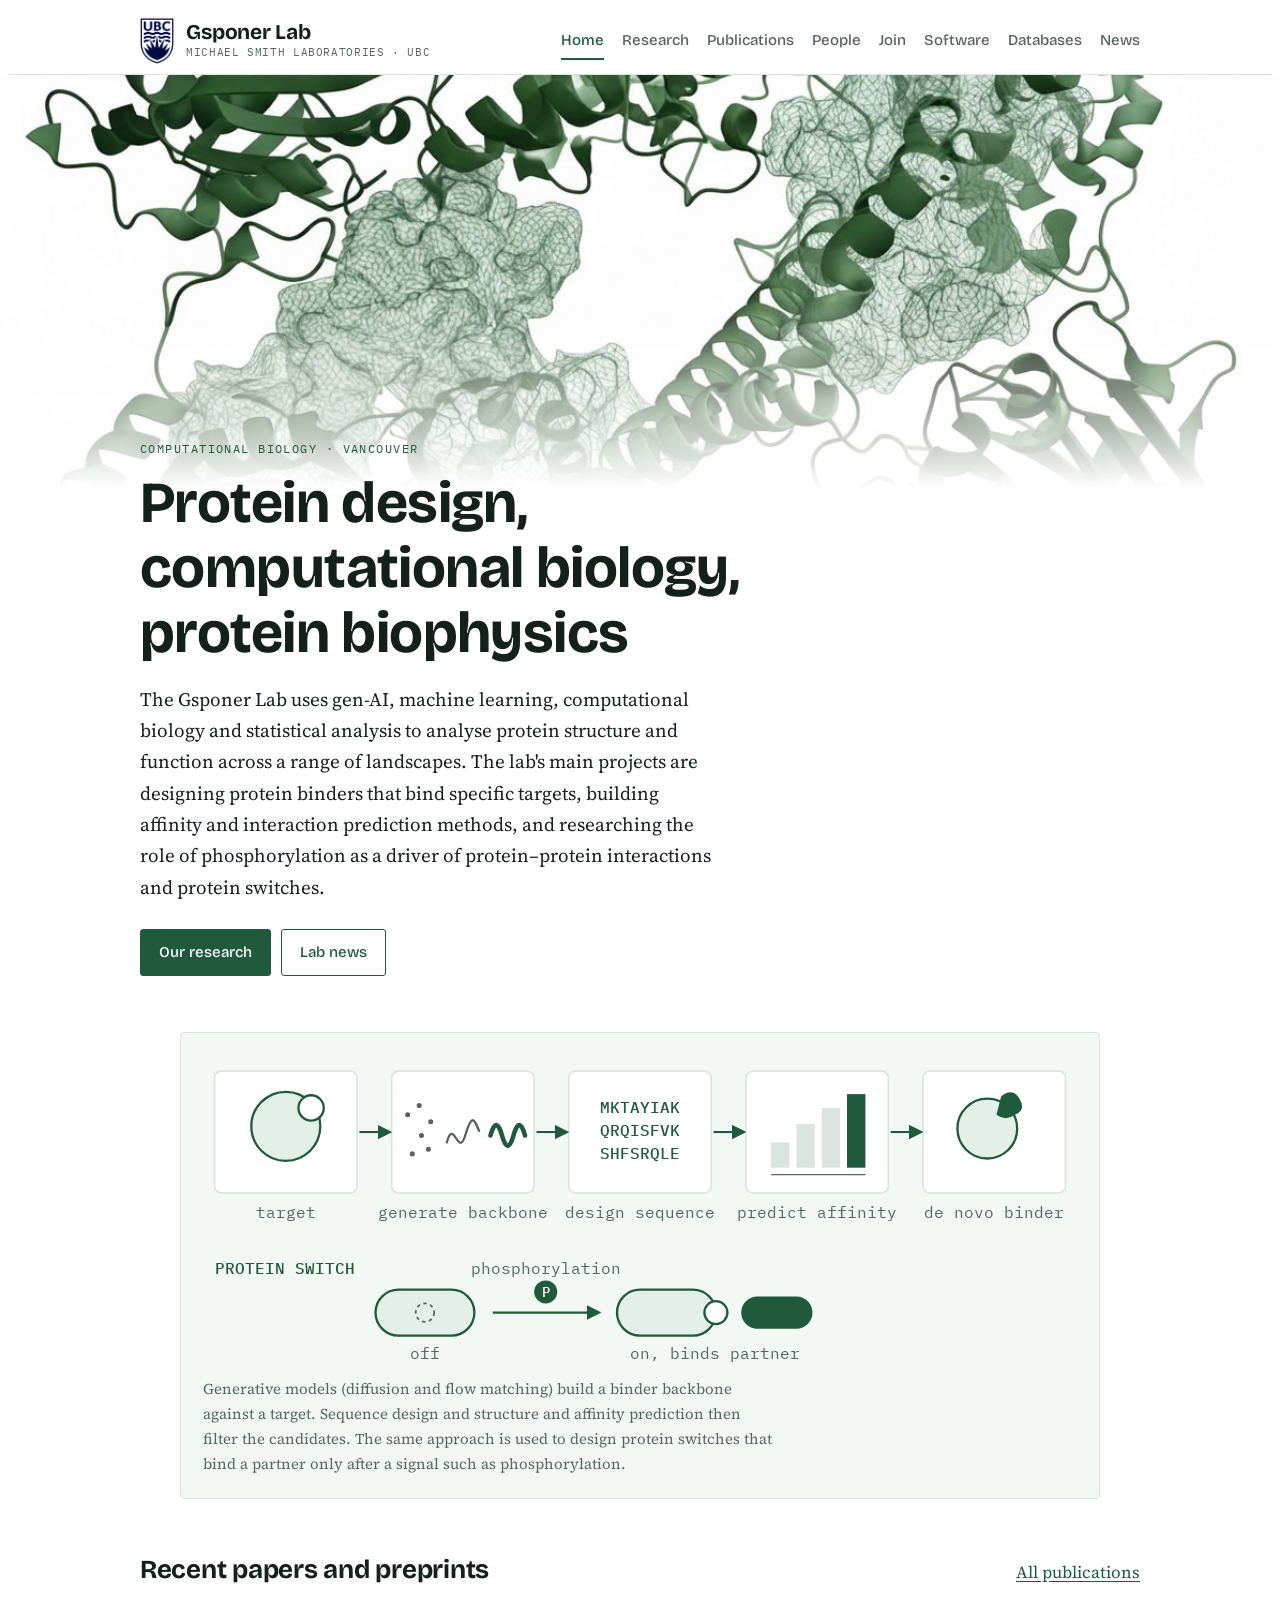
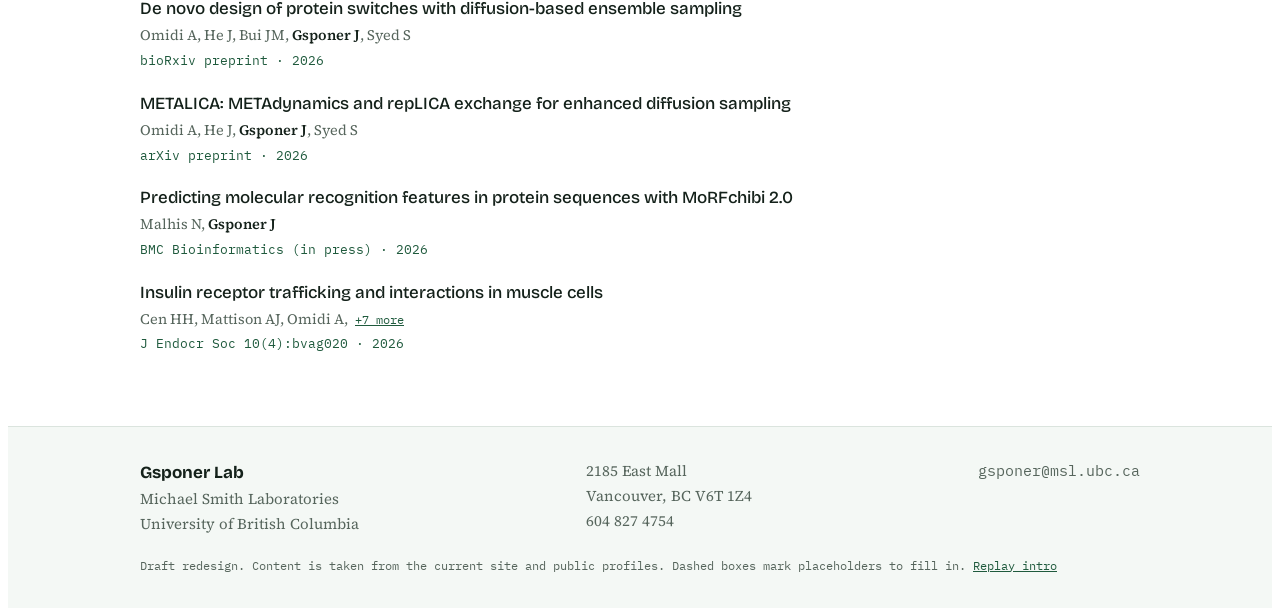
==== commit db60c6ea: "Add intro animation, banner, UBC logo, preprints, people-page seeker and design option B Co-Authored" ====
--- a/index.html
+++ b/index.html
@@ -14,7 +14,7 @@
 <header class="top">
   <div class="wrap">
     <a class="brand" href="#home" aria-label="Gsponer Lab home">
-      <span class="ubc-logo" role="img" aria-label="UBC logo placeholder">UBC logo</span>
+      <img class="ubc-logo" src="img/ubc-logo.png" alt="The University of British Columbia">
       <span><b>Gsponer Lab</b><small>MICHAEL SMITH LABORATORIES · UBC</small></span>
     </a>
     <nav id="nav" aria-label="Main">
@@ -31,45 +31,48 @@
 </header>
 
 <div class="fx" aria-hidden="false">
-  <div class="eagle" aria-hidden="true">
-    <svg viewBox="0 0 220 130">
+  <button class="peek" id="peek" type="button" aria-label="Someone is waving from the edge of the page. Click to find them.">
+    <img src="img/seeker.png" alt="">
+  </button>
+  <div class="found" id="found" role="status">You found him.</div>
+</div>
+
+<template id="intro-tpl">
+<div class="intro" role="dialog" aria-label="Intro animation">
+  <svg viewBox="0 0 1000 600" preserveAspectRatio="xMidYMid meet" aria-hidden="true">
+    <g class="zoomg">
+      <ellipse cx="500" cy="572" rx="430" ry="22" style="fill:var(--line)"/>
+      <g class="pile"></g>
+      <circle class="ring" cx="500" cy="285" r="62" fill="none" stroke="#e8a33d" stroke-width="3"/>
+      <g class="target" transform="translate(373 184)"><path d="M80 102q8-20 16 0t16 0t16 0t16 0t14 -2" fill="none" stroke="#e8a33d" stroke-width="9" stroke-linecap="round" stroke-linejoin="round"/><circle cx="80" cy="102" r="5.5" fill="#e8a33d"/><circle cx="174" cy="100" r="5.5" fill="#e8a33d"/></g>
+    </g>
+    <g class="eagle-g">
       <g class="wing" style="animation-delay:.12s"><path d="M104 54C92 26 70 10 40 6c16 14 20 26 24 38 8-4 16-2 20 4 8-4 16 0 24 6z" fill="var(--eagle-wing2)" stroke="var(--eagle-line)" stroke-width="1.5" stroke-linejoin="round"/></g>
       <path d="M78 58L34 48l-4 12 4 12 44-4z" fill="#fff" stroke="var(--eagle-line)" stroke-width="1.5" stroke-linejoin="round"/>
       <ellipse cx="112" cy="62" rx="40" ry="16" fill="var(--eagle-body)" stroke="var(--eagle-line)" stroke-width="1.5"/>
       <path d="M104 76l-4 16M122 76l2 16" stroke="#e8b22e" stroke-width="3.2" stroke-linecap="round"/>
-      <path d="M80 102q8-20 16 0t16 0t16 0t16 0t14 -2" fill="none" stroke="var(--accent)" stroke-width="9" stroke-linecap="round" stroke-linejoin="round"/>
-      <path d="M80 102q8-20 16 0t16 0t16 0t16 0t14 -2" fill="none" stroke="#fff" stroke-opacity=".35" stroke-width="2.5" stroke-linecap="round" stroke-linejoin="round" transform="translate(0,-2)"/>
-      <circle cx="80" cy="102" r="5.5" fill="var(--accent)"/><circle cx="174" cy="100" r="5.5" fill="var(--accent)"/>
-      <path d="M138 62c6-4 10-8 12-14" stroke="var(--eagle-line)" stroke-width="0" fill="none"/>
       <circle cx="152" cy="50" r="15" fill="#fff" stroke="var(--eagle-line)" stroke-width="1.5"/>
       <path d="M163 46l20 8c-2 7-11 9-17 6l-2-5z" fill="#f2b632" stroke="var(--eagle-line)" stroke-width="1.5" stroke-linejoin="round"/>
       <circle cx="158" cy="47" r="3" fill="#222"/>
       <path d="M152 41l11 4" stroke="#222" stroke-width="2.6" stroke-linecap="round"/>
       <g class="wing"><path d="M112 56C100 26 78 8 46 4c16 14 20 26 24 38 8-4 16-2 20 4 8-4 18 0 26 8z" fill="var(--eagle-wing)" stroke="var(--eagle-line)" stroke-width="1.5" stroke-linejoin="round"/></g>
-    </svg>
-  </div>
-  <button class="peek" id="peek" type="button" aria-label="Someone is waving from the edge of the page. Click to find them.">
-    <svg viewBox="0 0 80 90">
-      <defs><clipPath id="shirt"><path d="M8 90C8 68 24 60 40 60s32 8 32 30z"/></clipPath></defs>
-      <path d="M8 90C8 68 24 60 40 60s32 8 32 30z" fill="#fff"/>
-      <g clip-path="url(#shirt)" fill="#d63b2f"><rect x="0" y="63" width="80" height="5"/><rect x="0" y="73" width="80" height="5"/><rect x="0" y="83" width="80" height="7"/></g>
-      <path d="M8 90C8 68 24 60 40 60s32 8 32 30" fill="none" stroke="#2a2a2a" stroke-width="1.6"/>
-      <g class="arm"><path d="M16 74C10 68 8 60 12 52" fill="none" stroke="#d63b2f" stroke-width="7" stroke-linecap="round"/><circle cx="12" cy="49" r="5.5" fill="#f2c9a0" stroke="#2a2a2a" stroke-width="1.4"/></g>
-      <circle cx="42" cy="41" r="18" fill="#f2c9a0" stroke="#2a2a2a" stroke-width="1.6"/>
-      <path d="M24 38C24 16 60 16 60 38z" fill="#d63b2f" stroke="#2a2a2a" stroke-width="1.6"/>
-      <path d="M24 31h36v5H24z" fill="#fff" stroke="#2a2a2a" stroke-width="1.2"/>
-      <circle cx="42" cy="13" r="5" fill="#fff" stroke="#2a2a2a" stroke-width="1.4"/>
-      <circle cx="35" cy="44" r="5" fill="none" stroke="#2a2a2a" stroke-width="1.6"/><circle cx="49" cy="44" r="5" fill="none" stroke="#2a2a2a" stroke-width="1.6"/><path d="M40 44h4" stroke="#2a2a2a" stroke-width="1.6"/>
-      <path d="M36 53q6 5 12 0" fill="none" stroke="#2a2a2a" stroke-width="1.6" stroke-linecap="round"/>
-    </svg>
-  </button>
-  <div class="found" id="found" role="status">You found him.</div>
+    
+      <g class="carried"><path d="M80 102q8-20 16 0t16 0t16 0t16 0t14 -2" fill="none" stroke="#e8a33d" stroke-width="9" stroke-linecap="round" stroke-linejoin="round"/><circle cx="80" cy="102" r="5.5" fill="#e8a33d"/><circle cx="174" cy="100" r="5.5" fill="#e8a33d"/></g>
+    </g>
+  </svg>
+  <button class="intro-skip" type="button">Skip intro</button>
 </div>
+</template>
 
 <main class="wrap">
 
 <!-- HOME -->
 <section data-page="home">
+  <div class="banner" role="img" aria-label="Protein structures in green with protein design code floating over them">
+    <img class="banner-img" src="img/banner.jpg" alt="">
+    <div class="codes" aria-hidden="true"><span class="code" style="--x:4%;--y:8%;--d:0s;--t:9s">ATOM 1 N GLY A 1 33.456 12.111 5.678</span><span class="code" style="--x:52%;--y:14%;--d:2s;--t:10s">model = Diffusion.load("binder")</span><span class="code" style="--x:66%;--y:26%;--d:6s;--t:11s">REMARK 290 MISSING RESIDUE 1-10</span><span class="code" style="--x:6%;--y:28%;--d:4s;--t:11s">MKTAYIAKQRQISFVKSHFSRQLEERLG</span><span class="code" style="--x:40%;--y:38%;--d:1s;--t:9s">binders = model.sample(target, n=1000)</span><span class="code" style="--x:24%;--y:50%;--d:9s;--t:10s">SEQRES 1 A 304 GLY ALA PHE LYS VAL</span><span class="code" style="--x:62%;--y:54%;--d:5s;--t:10s">HELIX 1 1 ALA A 20 GLY A 32 1 13</span><span class="code" style="--x:6%;--y:62%;--d:3s;--t:12s">scores = predict_affinity(binders)</span><span class="code" style="--x:50%;--y:70%;--d:6s;--t:9s">x = denoise(x, t)  # t = T..1</span><span class="code" style="--x:8%;--y:82%;--d:7s;--t:10s">top = binders[scores &gt; 0.9]</span><span class="code" style="--x:54%;--y:86%;--d:2s;--t:11s">pSer45 = add_phosphate(ser, 45)</span></div>
+  </div>
+
   <div class="hero">
     <div>
       <div class="eyebrow">Computational biology · Vancouver</div>
@@ -77,7 +80,6 @@
       <p class="lead">The Gsponer Lab uses gen-AI, machine learning, computational biology and statistical analysis to analyse protein structure and function across a range of landscapes. The lab's main projects are designing protein binders that bind specific targets, building affinity and interaction prediction methods, and researching the role of phosphorylation as a driver of protein–protein interactions and protein switches.</p>
       <div class="btn-row"><a class="btn" href="#research">Our research</a><a class="btn ghost" href="#news">Lab news</a></div>
     </div>
-    <div class="hero-img" role="img" aria-label="Image placeholder"><span>Image placeholder</span></div>
   </div>
 
   <figure class="figure">
@@ -120,7 +122,7 @@
 
 
   <div class="latest">
-    <div class="latest-head"><h2>Recent publications</h2><a href="#publications">All publications</a></div>
+    <div class="latest-head"><h2>Recent papers and preprints</h2><a href="#publications">All publications</a></div>
     <ul class="pubs" id="latest-pubs"></ul>
   </div>
 
@@ -192,7 +194,7 @@
 
 <!-- PUBLICATIONS -->
 <section data-page="publications" hidden>
-  <div class="page-head"><div class="eyebrow">Publications</div><h1>Publications</h1><p>Selected recent papers, newest first. Gsponer is in bold.</p></div>
+  <div class="page-head"><div class="eyebrow">Publications</div><h1>Publications</h1><p>Selected recent papers and preprints, newest first. Gsponer is in bold.</p></div>
   <div class="pub-tools"><input id="pub-q" type="search" placeholder="Filter by title, author or journal" aria-label="Filter publications"><span class="count" id="pub-count"></span></div>
   <div id="pub-list"></div>
 </section>
@@ -222,7 +224,7 @@
     <div><b>Gsponer Lab</b><br>Michael Smith Laboratories<br>University of British Columbia</div>
     <div>2185 East Mall<br>Vancouver, BC V6T 1Z4<br>604 827 4754</div>
     <div class="mono">gsponer@msl.ubc.ca</div>
-    <div class="note">Draft redesign. Content is taken from the current site and public profiles. Dashed boxes mark placeholders to fill in.</div>
+    <div class="note">Draft redesign. Content is taken from the current site and public profiles. Dashed boxes mark placeholders to fill in. <button class="replay" id="replay" type="button">Replay intro</button></div>
   </div>
 </footer>
 <script src="js/data.js"></script>
--- a/css/style.css
+++ b/css/style.css
@@ -46,7 +46,7 @@
 .brand { display: flex; align-items: center; gap: 12px; text-decoration: none; color: var(--ink); }
 .brand b { font-family: var(--font-display); font-size: 21px; font-weight: 700; letter-spacing: -0.01em; display: block; line-height: 1.1; }
 .brand small { font-family: var(--font-mono); font-size: 10.5px; color: var(--muted); letter-spacing: 0.06em; display: block; }
-.ubc-logo { flex: none; width: 58px; height: 40px; display: grid; place-items: center; border: 1.5px dashed var(--accent); border-radius: 3px; background: var(--accent-soft); font-family: var(--font-mono); font-size: 9.5px; letter-spacing: 0.08em; text-transform: uppercase; color: var(--muted); text-align: center; line-height: 1.2; }
+.ubc-logo { flex: none; height: 46px; width: auto; display: block; }
 nav { display: flex; flex-wrap: wrap; gap: 2px 18px; }
 nav a { font-family: var(--font-display); font-weight: 500; font-size: 15px; color: var(--muted); text-decoration: none; padding: 6px 0; border-bottom: 2px solid transparent; }
 nav a:hover { color: var(--ink); }
@@ -65,11 +65,9 @@
 .btn-row { display: flex; flex-wrap: wrap; gap: 10px; }
 
 /* home */
-.hero { display: grid; grid-template-columns: 1.4fr 1fr; gap: 40px; align-items: center; }
+.hero { position: relative; margin-top: -50px; max-width: 760px; }
 .hero h1 { font-size: clamp(36px, 5.6vw, 58px); font-weight: 700; margin: 12px 0 18px; }
 .hero .lead { font-size: 19px; max-width: 58ch; margin-bottom: 26px; }
-.hero-img { justify-self: stretch; width: 100%; aspect-ratio: 4 / 3; border: 1.5px dashed var(--accent); border-radius: 4px; background: var(--accent-soft); display: grid; place-items: center; }
-.hero-img span { font-family: var(--font-mono); font-size: 12px; letter-spacing: 0.1em; text-transform: uppercase; color: var(--muted); }
 .figure { margin-top: 56px; border: 1px solid var(--line); background: var(--surface); border-radius: 4px; padding: 22px; }
 .figure .scroll { overflow-x: auto; }
 .figure svg { display: block; min-width: 600px; width: 100%; height: auto; }
@@ -79,6 +77,11 @@
 .latest { margin-top: 56px; }
 .latest-head { display: flex; justify-content: space-between; align-items: baseline; gap: 12px; flex-wrap: wrap; margin-bottom: 8px; }
 .latest-head h2 { font-size: 26px; }
+
+.banner { position: relative; overflow: hidden; width: 100vw; margin-left: calc(50% - 50vw); margin-top: -44px; height: clamp(240px, 46vh, 440px); -webkit-mask-image: linear-gradient(to bottom, #000 0%, #000 55%, transparent 100%); mask-image: linear-gradient(to bottom, #000 0%, #000 55%, transparent 100%); }
+.banner-img { position: absolute; inset: 0; width: 100%; height: 100%; object-fit: cover; object-position: center; }
+.code { position: absolute; left: var(--x); top: var(--y); font-family: var(--font-mono); font-size: 12px; color: #6f7a74; text-shadow: 0 0 4px #fff, 0 0 8px #fff; white-space: nowrap; opacity: 0; animation: drift var(--t) linear var(--d) infinite; }
+@keyframes drift { 0% { opacity: 0; transform: translateY(40px); } 15% { opacity: 0.9; } 70% { opacity: 0.8; } 100% { opacity: 0; transform: translateY(-120px); } }
 
 /* people */
 .pi { display: grid; grid-template-columns: 200px 1fr; gap: 32px; align-items: start; padding-bottom: 40px; border-bottom: 1px solid var(--line); }
@@ -154,35 +157,55 @@
 footer b { font-family: var(--font-display); color: var(--ink); font-size: 17px; }
 footer .note { flex-basis: 100%; font-family: var(--font-mono); font-size: 11.5px; }
 
-/* eagle + seeker (home only) */
+
+/* intro */
+.intro { position: fixed; inset: 0; z-index: 100; background: var(--bg); overflow: hidden; animation: introOut 0.7s ease 5.7s forwards; }
+.intro svg { position: absolute; inset: 0; width: 100%; height: 100%; overflow: visible; }
+.intro .wing { animation: flap 0.8s ease-in-out infinite; transform-origin: 108px 56px; }
+.zoomg { transform-origin: 500px 440px; animation: zoomIn 1.9s cubic-bezier(0.55, 0, 0.85, 0.45) 4.2s forwards; }
+.eagle-g { transform: translate(-320px, -80px); animation: swoop 3.6s linear 0.8s forwards; }
+.carried { opacity: 0; animation: appear 0.01s linear 2.31s forwards; }
+.target { animation: vanish 0.01s linear 2.31s forwards; }
+.ring { transform-origin: 500px 285px; animation: pulse 1.1s ease-in-out infinite, vanish 0.01s linear 2.31s forwards; }
+.intro-skip { position: absolute; right: 20px; bottom: calc(20px + env(safe-area-inset-bottom, 0px)); font-family: var(--font-mono); font-size: 12px; letter-spacing: 0.08em; text-transform: uppercase; color: var(--accent); background: var(--bg); border: 1px solid var(--accent); padding: 7px 12px; border-radius: 3px; cursor: pointer; }
+@keyframes swoop {
+  0% { transform: translate(-320px, -80px); animation-timing-function: cubic-bezier(0.3, 0.1, 0.5, 1); }
+  20% { transform: translate(0, -10px); animation-timing-function: ease-in-out; }
+  42% { transform: translate(373px, 184px); animation-timing-function: cubic-bezier(0.5, 0, 1, 0.6); }
+  100% { transform: translate(1350px, -260px); }
+}
+@keyframes zoomIn { to { transform: scale(18); } }
+@keyframes introOut { to { opacity: 0; visibility: hidden; } }
+@keyframes appear { to { opacity: 1; } }
+@keyframes vanish { to { opacity: 0; visibility: hidden; } }
+@keyframes pulse { 0%, 100% { transform: scale(0.92); opacity: 0.9; } 50% { transform: scale(1.12); opacity: 0.35; } }
+.replay { font: inherit; font-family: var(--font-mono); font-size: 11.5px; background: none; border: 0; padding: 0; color: var(--accent); text-decoration: underline; cursor: pointer; }
+
+/* seeker (people page only) */
 .fx { display: none; }
-body[data-page="home"] .fx { display: block; }
-.eagle { position: fixed; top: 96px; left: 0; width: 210px; pointer-events: none; z-index: 15; animation: fly 28s linear 1.2s infinite both; }
-.eagle svg { display: block; width: 100%; height: auto; animation: bob 1.5s ease-in-out infinite; }
+body[data-page="people"] .fx { display: block; }
 .wing { animation: flap 0.8s ease-in-out infinite; transform-origin: 108px 56px; }
-@keyframes fly { 0% { transform: translateX(-260px); } 58%, 100% { transform: translateX(calc(100vw + 40px)); } }
-@keyframes bob { 50% { transform: translateY(-9px); } }
 @keyframes flap { 0%, 100% { transform: scaleY(1); } 50% { transform: scaleY(-0.55); } }
-.peek { position: fixed; right: 0; bottom: 22vh; width: 88px; z-index: 15; background: none; border: 0; padding: 0; cursor: pointer; transform: translateX(105%); animation: peek 22s ease-in-out 5s infinite both; }
-.peek svg { display: block; width: 100%; height: auto; }
+.peek { position: fixed; right: 0; bottom: 0; width: 84px; z-index: 15; background: none; border: 0; padding: 0; cursor: pointer; transform: translateY(105%); animation: peek 22s ease-in-out 5s infinite both; }
+.peek img { display: block; width: 100%; height: auto; }
 .arm { transform-origin: 18px 62px; animation: wave 0.5s ease-in-out infinite alternate; }
-@keyframes peek { 0%, 44% { transform: translateX(105%); } 50%, 66% { transform: translateX(18%); } 72%, 100% { transform: translateX(105%); } }
+@keyframes peek { 0%, 44% { transform: translateY(105%); } 50%, 66% { transform: translateY(0); } 72%, 100% { transform: translateY(105%); } }
 @keyframes wave { from { transform: rotate(-12deg); } to { transform: rotate(14deg); } }
 .found { position: fixed; left: 50%; bottom: calc(24px + env(safe-area-inset-bottom, 0px)); transform: translate(-50%, 20px); opacity: 0; background: var(--ink); color: var(--bg); font-family: var(--font-display); padding: 10px 18px; border-radius: 3px; z-index: 30; pointer-events: none; transition: opacity 0.25s, transform 0.25s; }
 .found.on { opacity: 1; transform: translate(-50%, 0); }
 @media (prefers-reduced-motion: reduce) {
-  .eagle { animation: none; left: auto; right: 24px; }
-  .eagle svg, .wing, .arm { animation: none; }
-  .peek { animation: none; transform: translateX(30%); }
+  .wing, .arm { animation: none; }
+  .code { animation: none; opacity: 0.9; transform: none; }
+  .peek { animation: none; transform: translateY(25%); }
 }
 
 @media (max-width: 760px) {
   main { padding-block: 32px 56px; }
   .hero, .pi, .area { grid-template-columns: 1fr; }
-  .hero-img { order: -1; }
   .pi .photo { width: 140px; }
   .year { grid-template-columns: 1fr; gap: 0; }
-  .eagle { width: 150px; top: 120px; }
-  .peek { width: 68px; }
+  .peek { width: 62px; }
   .figure { padding: 14px; }
-}
+  .code { font-size: 10.5px; }
+  .banner { margin-top: -32px; }
+}
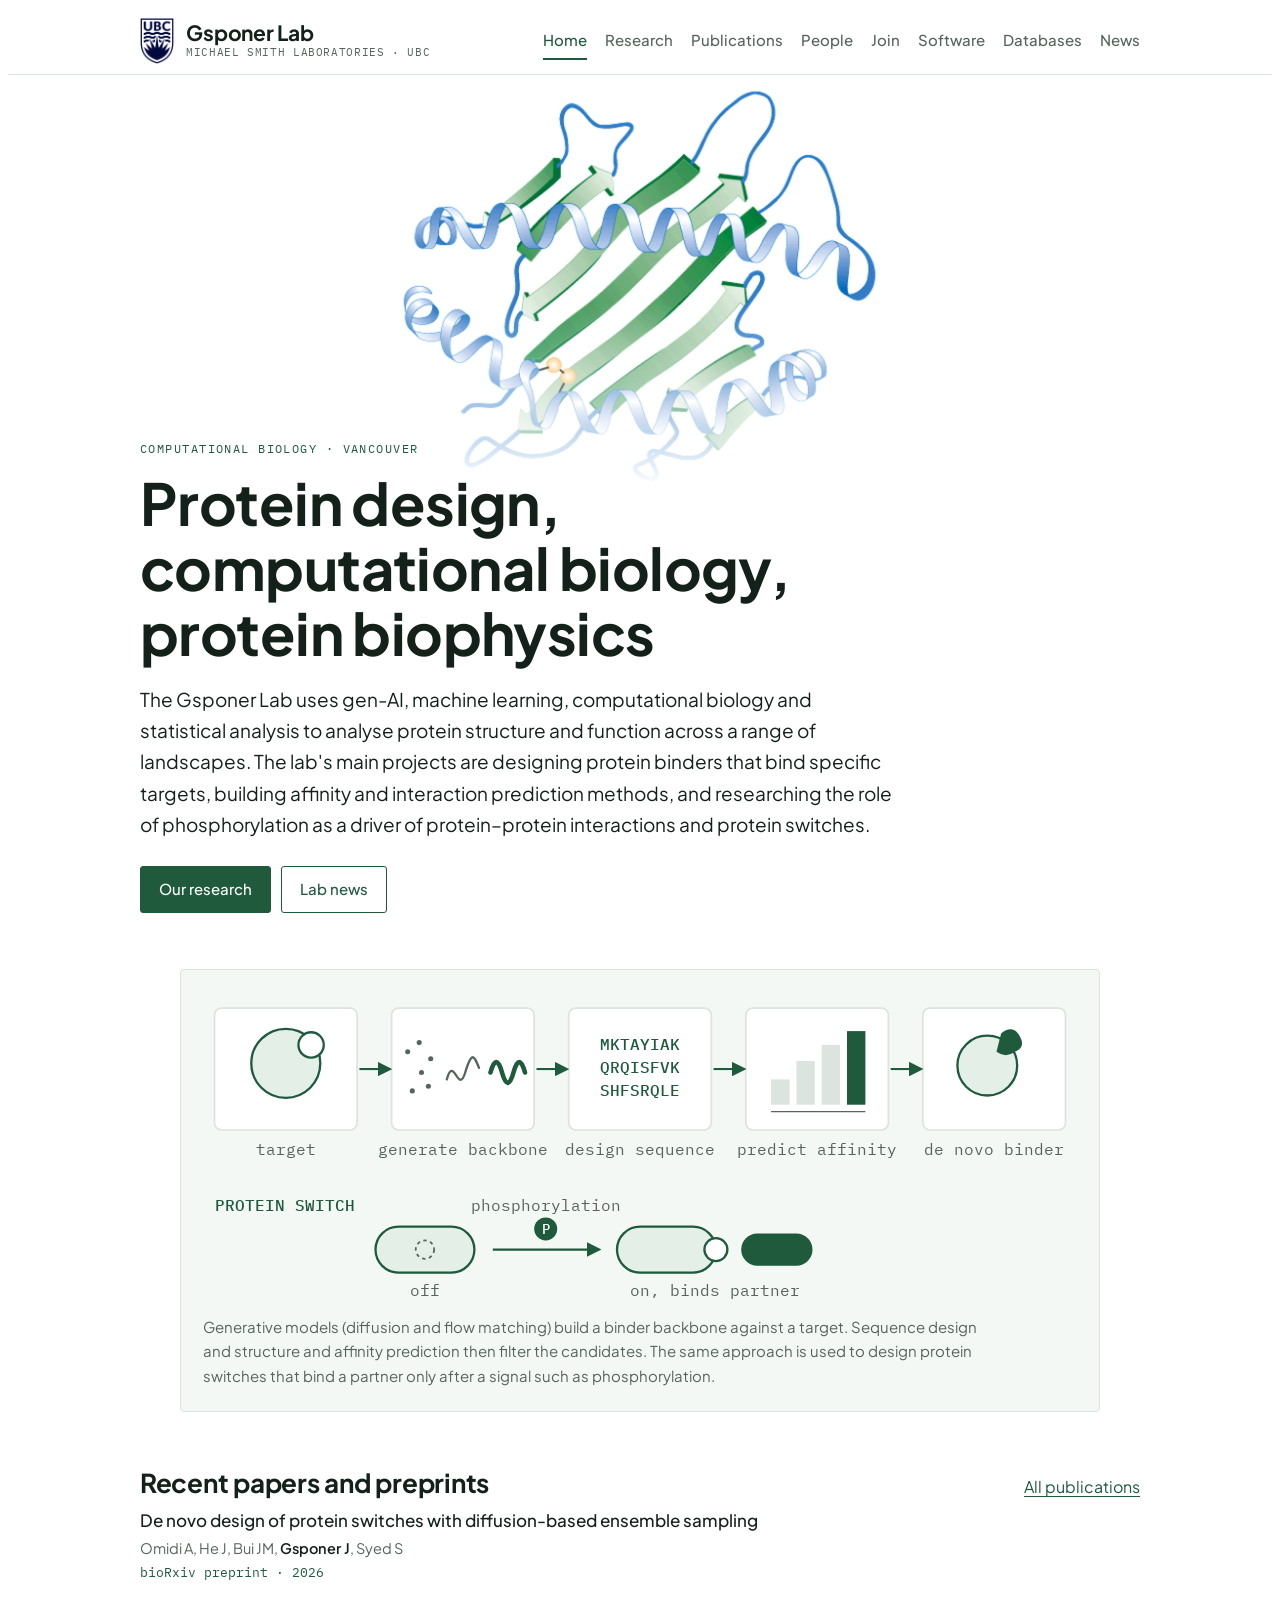
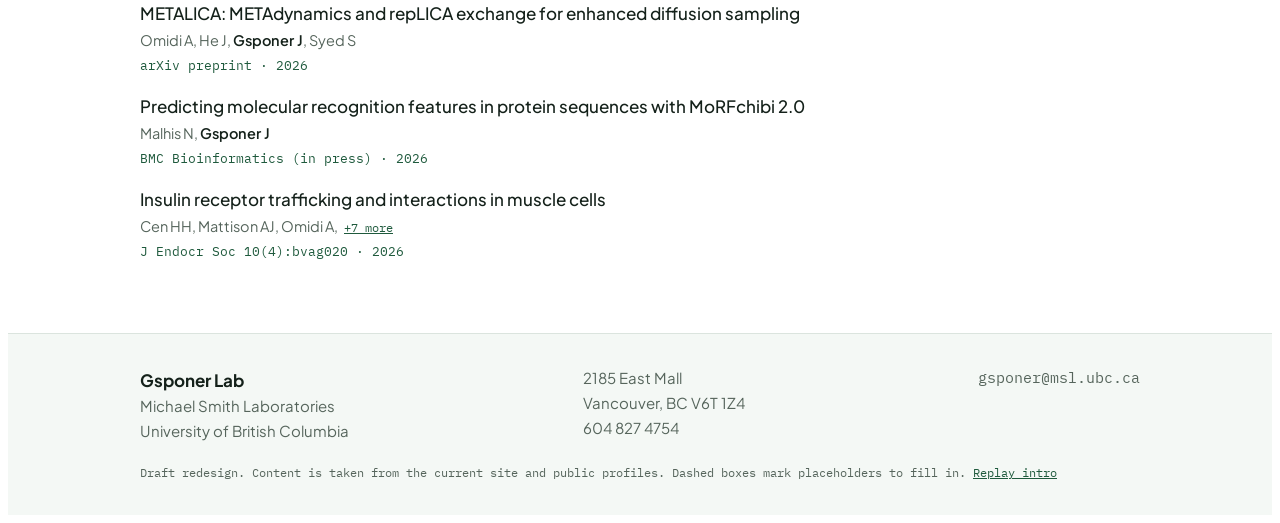
==== commit d27c1ba7: "Switch to Plus Jakarta Sans, new banner figure, update Join page Co-Authored-By: Claude Sonnet 5.5 <" ====
--- a/index.html
+++ b/index.html
@@ -7,7 +7,7 @@
 <meta name="description" content="The Gsponer Lab at the Michael Smith Laboratories, University of British Columbia.">
 <link rel="preconnect" href="https://fonts.googleapis.com">
 <link rel="preconnect" href="https://fonts.gstatic.com" crossorigin>
-<link rel="stylesheet" href="https://fonts.googleapis.com/css2?family=Bricolage+Grotesque:opsz,wght@12..96,500;12..96,700&family=IBM+Plex+Mono:wght@400;500&family=Source+Serif+4:ital,opsz,wght@0,8..60,400;0,8..60,600;1,8..60,400&display=swap">
+<link rel="stylesheet" href="https://fonts.googleapis.com/css2?family=Plus+Jakarta+Sans:wght@400;500;700&family=IBM+Plex+Mono:wght@400;500&display=swap">
 <link rel="stylesheet" href="css/style.css">
 </head>
 <body>
@@ -69,7 +69,7 @@
 <!-- HOME -->
 <section data-page="home">
   <div class="banner" role="img" aria-label="Protein structures in green with protein design code floating over them">
-    <img class="banner-img" src="img/banner.jpg" alt="">
+    <img class="banner-img" src="img/banner.png" alt="">
     <div class="codes" aria-hidden="true"><span class="code" style="--x:4%;--y:8%;--d:0s;--t:9s">ATOM 1 N GLY A 1 33.456 12.111 5.678</span><span class="code" style="--x:52%;--y:14%;--d:2s;--t:10s">model = Diffusion.load("binder")</span><span class="code" style="--x:66%;--y:26%;--d:6s;--t:11s">REMARK 290 MISSING RESIDUE 1-10</span><span class="code" style="--x:6%;--y:28%;--d:4s;--t:11s">MKTAYIAKQRQISFVKSHFSRQLEERLG</span><span class="code" style="--x:40%;--y:38%;--d:1s;--t:9s">binders = model.sample(target, n=1000)</span><span class="code" style="--x:24%;--y:50%;--d:9s;--t:10s">SEQRES 1 A 304 GLY ALA PHE LYS VAL</span><span class="code" style="--x:62%;--y:54%;--d:5s;--t:10s">HELIX 1 1 ALA A 20 GLY A 32 1 13</span><span class="code" style="--x:6%;--y:62%;--d:3s;--t:12s">scores = predict_affinity(binders)</span><span class="code" style="--x:50%;--y:70%;--d:6s;--t:9s">x = denoise(x, t)  # t = T..1</span><span class="code" style="--x:8%;--y:82%;--d:7s;--t:10s">top = binders[scores &gt; 0.9]</span><span class="code" style="--x:54%;--y:86%;--d:2s;--t:11s">pSer45 = add_phosphate(ser, 45)</span></div>
   </div>
 
@@ -137,10 +137,10 @@
 
 <!-- JOIN -->
 <section data-page="join" hidden>
-  <div class="page-head"><div class="eyebrow">Join</div><h1>Join the lab</h1><p>We are looking for people who like combining biology, chemistry and computing.</p></div>
+  <div class="page-head"><div class="eyebrow">Join</div><h1>Interested in joining?</h1></div>
   <div class="block">
     <h2>Open positions</h2>
-    <div class="pos"><h3>PhD and postdoctoral positions</h3><p>Fully supported by PrioNet Canada funding. Contact Dr. Jörg Gsponer with your CV and a short note on your interests.</p></div>
+    <div class="pos"><h3>PhD and postdoctoral positions</h3><p>Openings fluctuate. Contact Dr. Jörg Gsponer with your CV and a short note on your interests to find out if there are any openings.</p></div>
     <div class="pos"><h3>Undergraduate research honours in computational biomedical research</h3><p>Non-stipend positions for third and fourth-year students. Send your CV to Dr. Gsponer.</p></div>
   </div>
   <div class="block">
--- a/css/style.css
+++ b/css/style.css
@@ -12,8 +12,8 @@
   --eagle-wing: #5a3e27;
   --eagle-wing2: #8b6746;
   --eagle-line: #2b2b2b;
-  --font-display: "Bricolage Grotesque", "Helvetica Neue", Arial, sans-serif;
-  --font-body: "Source Serif 4", Georgia, "Times New Roman", serif;
+  --font-display: "Plus Jakarta Sans", "Helvetica Neue", Arial, sans-serif;
+  --font-body: "Plus Jakarta Sans", "Helvetica Neue", Arial, sans-serif;
   --font-mono: "IBM Plex Mono", ui-monospace, Menlo, Consolas, monospace;
 }
 @media (prefers-color-scheme: dark) {
@@ -31,7 +31,7 @@
   color-scheme: dark;
 }
 * { box-sizing: border-box; }
-body { background: var(--bg); color: var(--ink); font-family: var(--font-body); font-size: 17px; line-height: 1.65; overflow-x: hidden; }
+body { background: var(--bg); color: var(--ink); font-family: var(--font-body); font-size: 16px; line-height: 1.65; overflow-x: hidden; }
 a { color: var(--accent); text-underline-offset: 3px; }
 a:focus-visible, button:focus-visible, input:focus-visible { outline: 2px solid var(--accent); outline-offset: 3px; }
 h1, h2, h3 { font-family: var(--font-display); line-height: 1.12; letter-spacing: -0.01em; margin: 0; text-wrap: balance; }
@@ -79,7 +79,7 @@
 .latest-head h2 { font-size: 26px; }
 
 .banner { position: relative; overflow: hidden; width: 100vw; margin-left: calc(50% - 50vw); margin-top: -44px; height: clamp(240px, 46vh, 440px); -webkit-mask-image: linear-gradient(to bottom, #000 0%, #000 55%, transparent 100%); mask-image: linear-gradient(to bottom, #000 0%, #000 55%, transparent 100%); }
-.banner-img { position: absolute; inset: 0; width: 100%; height: 100%; object-fit: cover; object-position: center; }
+.banner-img { position: absolute; inset: 0; width: 100%; height: 100%; object-fit: contain; object-position: center; }
 .code { position: absolute; left: var(--x); top: var(--y); font-family: var(--font-mono); font-size: 12px; color: #6f7a74; text-shadow: 0 0 4px #fff, 0 0 8px #fff; white-space: nowrap; opacity: 0; animation: drift var(--t) linear var(--d) infinite; }
 @keyframes drift { 0% { opacity: 0; transform: translateY(40px); } 15% { opacity: 0.9; } 70% { opacity: 0.8; } 100% { opacity: 0; transform: translateY(-120px); } }
 
